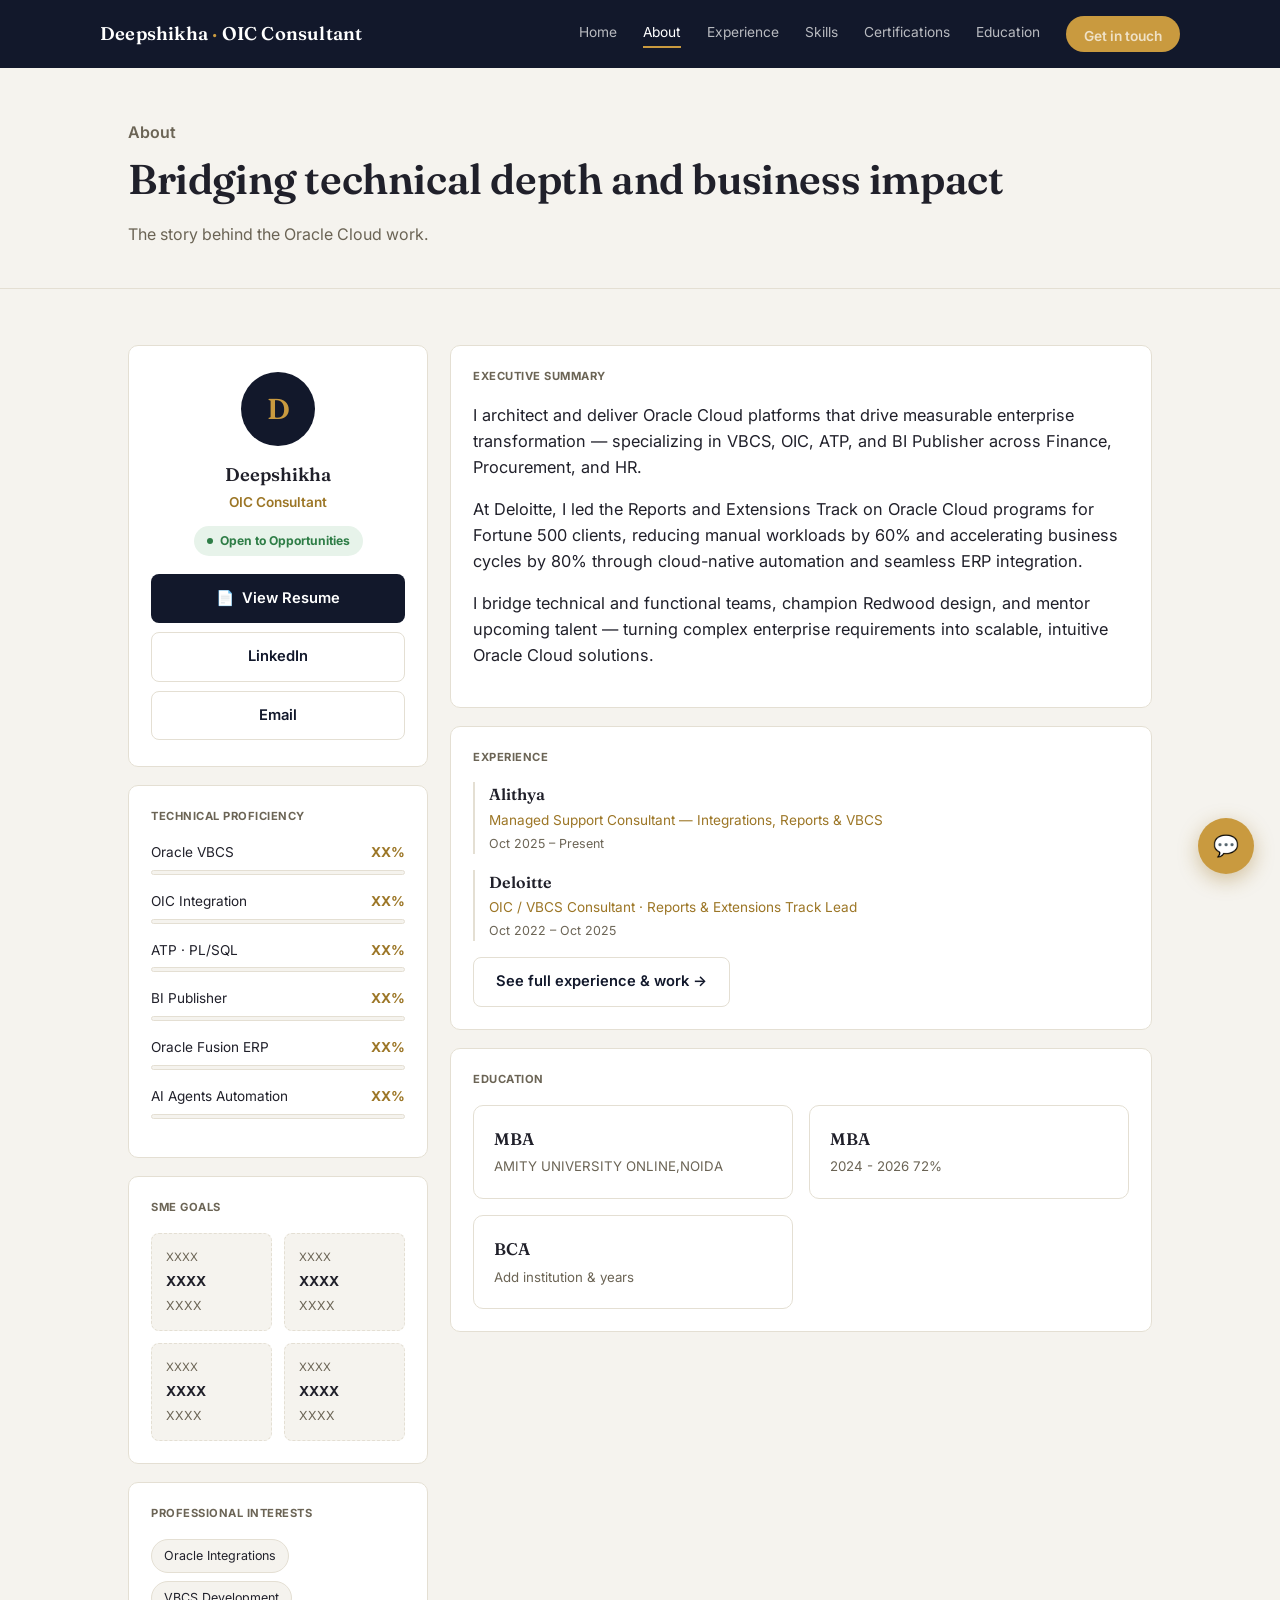
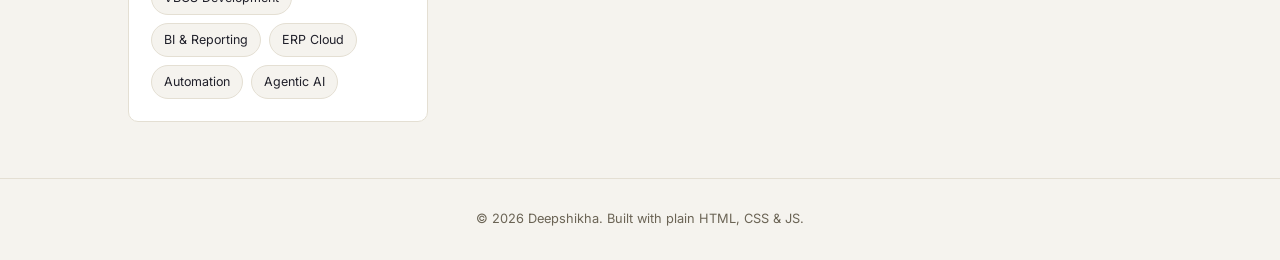
==== about.html @ 227b6692 "Update about.html" ====
<!DOCTYPE html>
<html lang="en">
<head>
<meta charset="UTF-8">
<title>About — Deepshikha</title>
<meta name="viewport" content="width=device-width, initial-scale=1">
<meta name="description" content="Deepshikha — Oracle Integration Cloud Consultant specializing in VBCS, OIC, ATP, and BI Publisher.">
<link rel="preconnect" href="https://fonts.googleapis.com">
<link rel="preconnect" href="https://fonts.gstatic.com" crossorigin>
<link href="https://fonts.googleapis.com/css2?family=Fraunces:opsz,wght@9..144,400;9..144,500;9..144,600;9..144,700&family=Inter:wght@400;500;600;700&display=swap" rel="stylesheet">
<link rel="stylesheet" href="style.css">
</head>
<body>
<canvas id="bg-canvas" aria-hidden="true"></canvas>
<div id="page-spinner" aria-hidden="true">
  <div class="ring-outer"></div><div class="ring-mid"></div><div class="ring-dot"></div>
</div>

<div id="page-body">

<header class="site">
  <div class="wrap navrow">
    <a href="index.html" class="brand">Deepshikha <span>·</span> OIC Consultant</a>
    <button id="navToggle" aria-label="Toggle menu">☰</button>
    <nav class="links" id="navLinks">
      <a href="index.html">Home</a>
      <a href="about.html" class="active">About</a>
      <a href="experience.html">Experience</a>
      <a href="skills.html">Skills</a>
      <a href="certifications.html">Certifications</a>
      <a href="education.html">Education</a>
      <a href="contact.html" class="navcta">Get in touch</a>
    </nav>
  </div>
</header>

<main id="top">

  <section class="page-hero">
    <div class="wrap">
      <p class="kicker">About</p>
      <h1>Bridging technical depth and business impact</h1>
      <p>The story behind the Oracle Cloud work.</p>
    </div>
  </section>

  <section>
    <div class="wrap about-grid">

      <div class="about-side">
        <div class="profile-card">
          <div class="avatar-circle">D</div>
          <h2 class="profile-name">Deepshikha</h2>
          <p class="profile-role">OIC Consultant</p>
          <div class="badge-pill"><span class="badge-dot"></span>Open to Opportunities</div>
          <div class="profile-actions">
            <a href="resume.pdf" download class="btn btn-primary" style="width:100%; text-align:center;">📄&nbsp; View Resume</a>
            <a href="contact.html" class="btn btn-ghost" style="width:100%; text-align:center;">LinkedIn</a>
            <a href="contact.html" class="btn btn-ghost" style="width:100%; text-align:center;">Email</a>
          </div>
        </div>

        <div class="side-card">
          <p class="side-card-title">Technical Proficiency</p>
          <div class="prof-bar-row"><span class="prof-label">Oracle VBCS</span><span class="prof-pct">XX%</span></div>
          <div class="prof-bar-track"><div class="prof-bar-fill" style="width:0%;"></div></div>
          <div class="prof-bar-row"><span class="prof-label">OIC Integration</span><span class="prof-pct">XX%</span></div>
          <div class="prof-bar-track"><div class="prof-bar-fill" style="width:0%;"></div></div>
          <div class="prof-bar-row"><span class="prof-label">ATP · PL/SQL</span><span class="prof-pct">XX%</span></div>
          <div class="prof-bar-track"><div class="prof-bar-fill" style="width:0%;"></div></div>
          <div class="prof-bar-row"><span class="prof-label">BI Publisher</span><span class="prof-pct">XX%</span></div>
          <div class="prof-bar-track"><div class="prof-bar-fill" style="width:0%;"></div></div>
          <div class="prof-bar-row"><span class="prof-label">Oracle Fusion ERP</span><span class="prof-pct">XX%</span></div>
          <div class="prof-bar-track"><div class="prof-bar-fill" style="width:0%;"></div></div>
          <div class="prof-bar-row"><span class="prof-label">AI Agents Automation</span><span class="prof-pct">XX%</span></div>
          <div class="prof-bar-track"><div class="prof-bar-fill" style="width:0%;"></div></div>
        </div>

        <div class="side-card">
          <p class="side-card-title">SME Goals</p>
          <div class="sme-grid">
            <div class="sme-card"><span class="sme-ic">XXXX</span><h4>XXXX</h4><p>XXXX</p></div>
            <div class="sme-card"><span class="sme-ic">XXXX</span><h4>XXXX</h4><p>XXXX</p></div>
            <div class="sme-card"><span class="sme-ic">XXXX</span><h4>XXXX</h4><p>XXXX</p></div>
            <div class="sme-card"><span class="sme-ic">XXXX</span><h4>XXXX</h4><p>XXXX</p></div>
          </div>
        </div>

        <div class="side-card">
          <p class="side-card-title">Professional Interests</p>
          <div class="interest-tags">
            <span class="interest-tag">Oracle Integrations</span>
            <span class="interest-tag">VBCS Development</span>
            <span class="interest-tag">BI &amp; Reporting</span>
            <span class="interest-tag">ERP Cloud</span>
            <span class="interest-tag">Automation</span>
            <span class="interest-tag">Agentic AI</span>
          </div>
        </div>
      </div>

      <div class="about-main">
        <div class="side-card">
          <p class="side-card-title">Executive Summary</p>
          <div class="about-body">
            <p>I architect and deliver Oracle Cloud platforms that drive measurable enterprise transformation — specializing in VBCS, OIC, ATP, and BI Publisher across Finance, Procurement, and HR.</p>
            <p>At Deloitte, I led the Reports and Extensions Track on Oracle Cloud programs for Fortune 500 clients, reducing manual workloads by 60% and accelerating business cycles by 80% through cloud-native automation and seamless ERP integration.</p>
            <p>I bridge technical and functional teams, champion Redwood design, and mentor upcoming talent — turning complex enterprise requirements into scalable, intuitive Oracle Cloud solutions.</p>
          </div>
        </div>

        <div class="side-card">
          <p class="side-card-title">Experience</p>
          <div class="mini-timeline">
            <div class="mini-tl-item">
              <p class="mini-tl-co">Alithya</p>
              <p class="mini-tl-role">Managed Support Consultant — Integrations, Reports &amp; VBCS</p>
              <p class="mini-tl-dates">Oct 2025 – Present</p>
            </div>
            <div class="mini-tl-item">
              <p class="mini-tl-co">Deloitte</p>
              <p class="mini-tl-role">OIC / VBCS Consultant · Reports &amp; Extensions Track Lead</p>
              <p class="mini-tl-dates">Oct 2022 – Oct 2025</p>
            </div>
          </div>
          <a href="experience.html" class="btn btn-ghost" style="margin-top:16px;">See full experience &amp; work →</a>
        </div>

        <div class="side-card">
          <p class="side-card-title">Education</p>
          <div class="edu-grid" style="margin-top:4px;">
            <div class="edu-card"><p class="deg">MBA</p><p class="note">AMITY UNIVERSITY ONLINE,NOIDA</p></div>
             <div class="edu-card"><p class="deg">MBA</p><p class="note">2024 - 2026            72% </p></div>
            <div class="edu-card"><p class="deg">BCA</p><p class="note">Add institution &amp; years</p></div>
          </div>
        </div>
      </div>

    </div>
  </section>

</main>

<footer>© <span id="yr"></span> Deepshikha. Built with plain HTML, CSS &amp; JS.</footer>

</div><!-- /page-body -->

<!-- Contact modal: Draft -> Sending -> Sent -->
<div id="cm-overlay" role="dialog" aria-modal="true" aria-labelledby="cm-title">
  <div id="cm-modal">
    <div id="cm-head">
      <h3 id="cm-title">📬 Get in touch</h3>
      <button id="cm-close" onclick="cmClose()" aria-label="Close">✕</button>
    </div>
    <div id="cm-body">
      <div class="cm-stepper">
        <div class="cm-step" id="cms-1"><div class="cm-dot">1</div><div class="cm-lbl">Draft</div></div>
        <div class="cm-conn" id="cmc-12"></div>
        <div class="cm-step" id="cms-2"><div class="cm-dot">2</div><div class="cm-lbl">Sending</div></div>
        <div class="cm-conn" id="cmc-23"></div>
        <div class="cm-step" id="cms-3"><div class="cm-dot">3</div><div class="cm-lbl">Sent</div></div>
      </div>

      <div id="cm-s1">
        <div class="cm-field"><label for="cm-name">Your name</label><input class="cm-input" id="cm-name" type="text" placeholder="e.g. Priya Sharma"></div>
        <div class="cm-field"><label for="cm-email">Email address</label><input class="cm-input" id="cm-email" type="email" placeholder="you@company.com"></div>
        <div class="cm-field"><label for="cm-subj">Subject</label>
          <select class="cm-input" id="cm-subj">
            <option value="">Select a subject...</option>
            <option>Oracle Cloud Consulting Opportunity</option>
            <option>OIC / VBCS Architecture Discussion</option>
            <option>Speaking / Article Collaboration</option>
            <option>General Inquiry</option>
          </select>
        </div>
        <div class="cm-field"><label for="cm-msg">Message</label><textarea class="cm-input" id="cm-msg" placeholder="Describe your project or question..."></textarea></div>
        <div class="cm-err" id="cm-err"></div>
        <button class="cm-submit" id="cm-submit-btn" onclick="cmSubmit()">Send message →</button>
      </div>

      <div id="cm-s2" style="display:none; text-align:center; padding:26px 0;">
        <div class="cm-spin"></div>
        <div style="font-size:.9rem; font-weight:700;" id="cm-route-msg">Preparing your message...</div>
        <div style="font-size:.73rem; color:var(--muted); margin-top:5px;" id="cm-route-sub">Opening your email client</div>
      </div>

      <div id="cm-s3" style="display:none; text-align:center; padding:18px 0;">
        <div class="cm-check">✓</div>
        <div style="font-size:1rem; font-weight:800; margin-bottom:5px;">Message ready</div>
        <div style="font-size:.81rem; color:var(--muted); line-height:1.6;">Your email client should have opened with the message pre-filled.<br>If not, email <strong style="color:var(--gold-deep);">deepshikha@example.com</strong> directly.</div>
        <div class="cm-receipt" id="cm-receipt"></div>
        <button class="btn btn-ghost" style="margin-top:14px;" onclick="cmReset()">Send another →</button>
      </div>
    </div>
  </div>
</div>

<!-- Chat widget -->
<button id="chat-bubble" aria-label="Chat about Deepshikha">💬</button>
<div id="chat-panel" role="dialog" aria-label="Chat about Deepshikha">
  <div class="chat-head">
    <div class="av">🤖</div>
    <div><div class="t">Ask about Deepshikha</div><div class="s">Answers common questions</div></div>
    <button class="chat-close" onclick="chatToggle()" aria-label="Close">✕</button>
  </div>
  <div class="chat-msgs" id="chatMsgs">
    <div class="cm-msg bot">Hi! Ask me about Deepshikha's experience, skills, or projects.</div>
  </div>
  <div class="chat-chips" id="chatChips">
    <button class="chip" onclick="chatAsk('projects')">Work</button>
    <button class="chip" onclick="chatAsk('skills')">Skills</button>
    <button class="chip" onclick="chatAsk('experience')">Experience</button>
    <button class="chip" onclick="chatAsk('contact')">Contact</button>
  </div>
  <div class="chat-input-row">
    <input id="chatInput" placeholder="Type a question..." onkeydown="if(event.key==='Enter')chatAsk()">
    <button class="chat-send" id="chatSendBtn" onclick="chatAsk()" aria-label="Send">➤</button>
  </div>
</div>

<script src="app.js"></script>
</body>
</html>
---- style.css ----
:root{
  --ink:#12182B;
  --ink-soft:#1E2740;
  --gold:#C99A3F;
  --gold-deep:#9C7626;
  --ivory:#F5F3EE;
  --paper:#FFFFFF;
  --line:#E4DFD3;
  --muted:#6B6455;
  --text:#20202A;
  --radius:10px;
  --maxw:1080px;
}
*{box-sizing:border-box;}
html{scroll-behavior:smooth;}
html,body{background:var(--ivory);}
body{
  margin:0; color:var(--text);
  font-family:'Inter',system-ui,sans-serif;
  line-height:1.6; -webkit-font-smoothing:antialiased;
  position:relative;
}
h1,h2,h3,.serif{ font-family:'Fraunces',serif; }
a{ color:inherit; }
img{max-width:100%;display:block;}
.wrap{ max-width:var(--maxw); margin:0 auto; padding:0 28px; }
:focus-visible{ outline:2px solid var(--gold-deep); outline-offset:3px; }
@media (prefers-reduced-motion: reduce){ *{ animation:none !important; transition:none !important; } }

/* particle background canvas */
#bg-canvas{ position:fixed; inset:0; width:100%; height:100%; z-index:0; pointer-events:none; display:block; }
#page-body{ position:relative; z-index:1; }

/* page-load spinner */
#page-spinner{
  position:fixed; top:50%; left:50%; transform:translate(-50%,-50%);
  width:50px; height:50px; z-index:500; pointer-events:none;
  transition:opacity .5s ease, transform .5s ease;
}
#page-spinner.done{ opacity:0; transform:translate(-50%,-50%) scale(.6); }
#page-spinner .ring-outer{ position:absolute; inset:0; border-radius:50%; border:2px solid rgba(201,154,63,.18); border-top-color:var(--gold-deep); animation:spinCW 1.1s linear infinite; }
#page-spinner .ring-mid{ position:absolute; top:8px; left:8px; right:8px; bottom:8px; border-radius:50%; border:1.5px solid rgba(201,154,63,.14); border-bottom-color:var(--gold-deep); animation:spinCCW .75s linear infinite; }
#page-spinner .ring-dot{ position:absolute; top:50%; left:50%; width:5px; height:5px; background:var(--gold-deep); border-radius:50%; transform:translate(-50%,-50%); animation:spinPulse 1.1s ease-in-out infinite; }
@keyframes spinCW{ to{ transform:rotate(360deg); } }
@keyframes spinCCW{ to{ transform:rotate(-360deg); } }
@keyframes spinPulse{ 0%,100%{ opacity:.4; transform:translate(-50%,-50%) scale(.8); } 50%{ opacity:1; transform:translate(-50%,-50%) scale(1.2); } }

/* Header */
header.site{ position:sticky; top:0; z-index:40; background:var(--ink); color:#fff; }
.navrow{ display:flex; align-items:center; justify-content:space-between; padding:16px 0; }
.brand{ font-family:'Fraunces',serif; font-weight:600; font-size:1.15rem; letter-spacing:.2px; text-decoration:none; color:#fff; }
.brand span{ color:var(--gold); }
nav.links{ display:flex; gap:26px; align-items:center; }
nav.links a{ font-size:.86rem; text-decoration:none; color:rgba(255,255,255,.7); transition:color .15s; padding-bottom:3px; border-bottom:2px solid transparent; }
nav.links a:hover{ color:#fff; }
nav.links a.active{ color:#fff; border-bottom-color:var(--gold); }
.navcta{ background:var(--gold); color:var(--ink); padding:9px 18px; border-radius:999px; font-weight:600; font-size:.84rem; text-decoration:none; border:none; cursor:pointer; }
.navcta:hover{ background:#dbae5a; }
#navToggle{ display:none; background:none; border:1px solid rgba(255,255,255,.3); color:#fff; border-radius:8px; padding:7px 10px; cursor:pointer; }
@media (max-width:820px){
  nav.links{ display:none; position:absolute; top:64px; left:0; right:0; background:var(--ink); flex-direction:column; gap:0; padding:6px 0 14px; border-top:1px solid rgba(255,255,255,.08); }
  nav.links.open{ display:flex; }
  nav.links a{ padding:12px 28px; width:100%; border-bottom:none; border-left:3px solid transparent; }
  nav.links a.active{ border-left-color:var(--gold); border-bottom:none; background:rgba(255,255,255,.04); }
  #navToggle{ display:block; }
}

/* Home hero */
.hero{ padding:76px 0 64px; }
.hero-grid{ display:grid; grid-template-columns:1.15fr .85fr; gap:56px; align-items:start; }
@media (max-width:860px){ .hero-grid{ grid-template-columns:1fr; } }
.kicker{ font-size:.92rem; color:var(--gold-deep); font-weight:600; margin:0 0 14px; }
.exp-badge{
  display:inline-flex; align-items:center; gap:8px;
  background:#F7F1E4; border:1px solid #EAD9AD; color:var(--gold-deep);
  font-size:.82rem; font-weight:600; padding:6px 14px 6px 10px;
  border-radius:999px; margin:0 0 18px;
}
.exp-badge-dot{ width:7px; height:7px; border-radius:50%; background:#3E8E5A; flex-shrink:0; }
.hero h1{ font-size:clamp(2.1rem,4.6vw,3.35rem); line-height:1.08; font-weight:600; margin:0 0 20px; letter-spacing:-.5px; }
.hero p.lede{ font-size:1.06rem; color:var(--muted); max-width:56ch; margin:0 0 28px; }
.hero-actions{ display:flex; gap:14px; flex-wrap:wrap; }
.btn{ display:inline-block; padding:12px 22px; border-radius:8px; text-decoration:none; font-weight:600; font-size:.92rem; cursor:pointer; border:1px solid transparent; }
.btn-primary{ background:var(--ink); color:#fff; }
.btn-primary:hover{ background:var(--ink-soft); }
.btn-ghost{ border-color:var(--line); color:var(--ink); background:transparent; }
.btn-ghost:hover{ border-color:var(--gold-deep); color:var(--gold-deep); }

.ledger{ background:var(--paper); border:1px solid var(--line); border-radius:var(--radius); padding:26px 26px 8px; }
.ledger-title{ font-size:.72rem; color:var(--muted); letter-spacing:.3px; margin:0 0 16px; font-weight:600; }
.ledger-row{ display:flex; align-items:baseline; gap:8px; padding:13px 0; border-top:1px dashed var(--line); }
.ledger-row:first-of-type{ border-top:none; }
.ledger-label{ font-size:.86rem; color:var(--text); white-space:nowrap; }
.ledger-dots{ flex:1; border-bottom:1px dotted #C9C2B2; height:1px; margin-bottom:4px; }
.ledger-val{ font-family:'Fraunces',serif; font-weight:600; font-size:1.05rem; color:var(--gold-deep); white-space:nowrap; }

/* Home: quick-link cards to other pages */
.quicklinks{ display:grid; grid-template-columns:repeat(auto-fit,minmax(220px,1fr)); gap:14px; margin-top:14px; }
.qlink{ background:var(--paper); border:1px solid var(--line); border-radius:var(--radius); padding:20px 22px; text-decoration:none; color:var(--text); transition:border-color .15s, transform .15s; display:block; }
.qlink:hover{ border-color:var(--gold-deep); transform:translateY(-2px); }
.qlink .qi{ font-size:1.3rem; margin-bottom:8px; display:block; }
.qlink h3{ font-size:.98rem; margin:0 0 5px; font-weight:600; font-family:'Inter',sans-serif; }
.qlink p{ margin:0; font-size:.82rem; color:var(--muted); }

/* Closing CTA card on Home */
.cta-card{ background:var(--paper); border:1px solid var(--line); border-radius:14px; padding:36px 40px; }
.cta-card h2{ font-size:clamp(1.3rem,2.4vw,1.6rem); font-weight:700; margin:0 0 10px; letter-spacing:-.3px; font-family:'Inter',sans-serif; }
.cta-card p{ color:var(--muted); margin:0 0 22px; max-width:70ch; font-size:.95rem; }
.cta-card .hero-actions{ margin:0; }

/* Sub-page header banner */
.page-hero{ padding:52px 0 40px; border-top:none; }
.page-hero h1{ font-size:clamp(1.8rem,3.6vw,2.6rem); font-weight:600; margin:0 0 10px; letter-spacing:-.4px; }
.page-hero p{ color:var(--muted); max-width:62ch; margin:0; font-size:1rem; }

section{ padding:56px 0; border-top:1px solid var(--line); }
main > section:first-of-type{ border-top:none; }
.section-head{ margin-bottom:34px; max-width:64ch; }
.section-head .kicker{ margin-bottom:8px; }
.section-head h2{ font-size:clamp(1.4rem,2.4vw,1.9rem); font-weight:600; margin:0 0 10px; letter-spacing:-.3px; }
.section-head p{ color:var(--muted); margin:0; }

.about-body{ max-width:70ch; font-size:1.02rem; color:var(--text); }
.about-body p{ margin:0 0 16px; }

/* About page — two column profile layout */
.about-grid{ display:grid; grid-template-columns:300px 1fr; gap:22px; align-items:start; }
@media (max-width:860px){ .about-grid{ grid-template-columns:1fr; } }
.about-side{ display:flex; flex-direction:column; gap:18px; }
.about-main{ display:flex; flex-direction:column; gap:18px; }
.side-card{ background:var(--paper); border:1px solid var(--line); border-radius:var(--radius); padding:22px; }
.side-card-title{ font-size:.7rem; text-transform:uppercase; letter-spacing:.5px; color:var(--muted); font-weight:700; margin:0 0 16px; }

.profile-card{ background:var(--paper); border:1px solid var(--line); border-radius:var(--radius); padding:26px 22px; text-align:center; }
.avatar-circle{
  width:74px; height:74px; border-radius:50%; background:var(--ink); color:var(--gold);
  display:flex; align-items:center; justify-content:center; font-family:'Fraunces',serif;
  font-size:1.8rem; font-weight:600; margin:0 auto 14px;
}
.profile-name{ font-size:1.15rem; font-weight:600; margin:0 0 3px; }
.profile-role{ font-size:.85rem; color:var(--gold-deep); font-weight:600; margin:0 0 12px; }
.badge-pill{
  display:inline-flex; align-items:center; gap:7px; background:#E7F3EA; color:#2E7D46;
  font-size:.76rem; font-weight:700; padding:5px 13px; border-radius:999px; margin:0 0 18px;
}
.badge-dot{ width:6px; height:6px; border-radius:50%; background:#2E7D46; }
.profile-actions{ display:flex; flex-direction:column; gap:9px; }

.prof-bar-row{ display:flex; justify-content:space-between; font-size:.85rem; margin-bottom:6px; }
.prof-label{ color:var(--text); }
.prof-pct{ color:var(--gold-deep); font-weight:700; }
.prof-bar-track{ height:5px; background:var(--ivory); border:1px solid var(--line); border-radius:4px; margin-bottom:16px; overflow:hidden; }
.prof-bar-fill{ height:100%; background:var(--gold-deep); border-radius:4px; }

.sme-grid{ display:grid; grid-template-columns:1fr 1fr; gap:12px; }
.sme-card{ background:var(--ivory); border:1px dashed var(--line); border-radius:8px; padding:14px; }
.sme-card .sme-ic{ font-size:.72rem; color:var(--muted); display:block; margin-bottom:4px; }
.sme-card h4{ font-size:.86rem; margin:0 0 4px; font-weight:700; font-family:'Inter',sans-serif; }
.sme-card p{ margin:0; font-size:.78rem; color:var(--muted); }

.interest-tags{ display:flex; flex-wrap:wrap; gap:8px; }
.interest-tag{ font-size:.78rem; background:var(--ivory); border:1px solid var(--line); color:var(--text); padding:6px 12px; border-radius:999px; }

.mini-timeline{ display:flex; flex-direction:column; gap:16px; }
.mini-tl-item{ border-left:2px solid var(--line); padding-left:14px; }
.mini-tl-co{ font-family:'Fraunces',serif; font-weight:600; font-size:1rem; margin:0 0 2px; }
.mini-tl-role{ font-size:.85rem; color:var(--gold-deep); margin:0 0 2px; }
.mini-tl-dates{ font-size:.78rem; color:var(--muted); margin:0; }

.skill-grid{ display:grid; grid-template-columns:repeat(auto-fit,minmax(220px,1fr)); gap:14px; }
.skill-card{ background:var(--paper); border:1px solid var(--line); border-radius:var(--radius); padding:18px 20px; }
.skill-card .sic{ font-size:1.3rem; margin-bottom:8px; display:block; }
.skill-card h3{ font-size:.96rem; margin:0 0 6px; font-weight:600; font-family:'Inter',sans-serif; }
.skill-card p{ margin:0; font-size:.83rem; color:var(--muted); }

.xp-item{ display:grid; grid-template-columns:200px 1fr; gap:28px; padding:26px 0; border-top:1px solid var(--line); }
.xp-item:first-child{ border-top:none; padding-top:0; }
@media (max-width:700px){ .xp-item{ grid-template-columns:1fr; gap:8px; } }
.xp-meta .co{ font-family:'Fraunces',serif; font-weight:600; font-size:1.05rem; margin:0 0 4px; }
.xp-meta .role{ font-size:.85rem; color:var(--gold-deep); font-weight:600; margin:0 0 4px; }
.xp-meta .dates{ font-size:.8rem; color:var(--muted); margin:0; }
.xp-body ul{ margin:0; padding-left:18px; color:var(--text); }
.xp-body li{ margin-bottom:8px; font-size:.94rem; }

.proj-grid{ display:grid; grid-template-columns:1fr; gap:18px; }
.proj-card{ background:var(--paper); border:1px solid var(--line); border-radius:var(--radius); padding:24px 26px; }
.proj-card h3{ font-size:1.15rem; font-weight:600; margin:0 0 8px; }
.proj-card p.dek{ color:var(--text); margin:0 0 14px; font-size:.95rem; }
.proj-tags{ display:flex; flex-wrap:wrap; gap:8px; margin-bottom:12px; }
.tag{ font-size:.74rem; background:var(--ivory); border:1px solid var(--line); color:var(--muted); padding:4px 10px; border-radius:999px; }
.proj-card details summary{ cursor:pointer; font-size:.85rem; font-weight:600; color:var(--gold-deep); list-style:none; }
.proj-card details summary::-webkit-details-marker{ display:none; }
.proj-card details summary::after{ content:"Read the full write-up"; }
.proj-card details[open] summary::after{ content:"Hide write-up"; }
.proj-card details p{ font-size:.9rem; color:var(--muted); margin-top:12px; }

.edu-grid{ display:grid; grid-template-columns:repeat(auto-fit,minmax(240px,1fr)); gap:16px; }
.edu-card{ border:1px solid var(--line); border-radius:var(--radius); padding:20px; background:var(--paper); }
.edu-card .deg{ font-family:'Fraunces',serif; font-weight:600; font-size:1.05rem; margin:0 0 4px; }
.edu-card .note{ font-size:.83rem; color:var(--muted); margin:0; }

/* Certifications */
.cert-list{ display:flex; flex-direction:column; gap:0; }
.cert-row{ display:flex; align-items:center; gap:16px; padding:18px 0; border-top:1px solid var(--line); }
.cert-row:first-child{ border-top:none; }
.cert-status{ flex-shrink:0; width:100px; font-size:.72rem; font-weight:700; text-align:center; padding:5px 0; border-radius:999px; }
.cert-status.done{ background:#E7F3EA; color:#2E7D46; }
.cert-status.progress{ background:#FBF1DD; color:var(--gold-deep); }
.cert-name{ font-family:'Fraunces',serif; font-weight:600; font-size:1.02rem; flex:1; }
.cert-date{ font-size:.8rem; color:var(--muted); white-space:nowrap; }

/* Projects nested under a company in the merged Experience & Projects page */
.xp-projects{ margin-top:22px; }
.xp-projects-label{ font-size:.72rem; text-transform:uppercase; letter-spacing:.5px; color:var(--muted); font-weight:700; margin:0 0 14px; }

/* Learning */
.learn-grid{ display:grid; grid-template-columns:repeat(auto-fit,minmax(200px,1fr)); gap:14px; }
.learn-card{ background:var(--paper); border:1px dashed var(--line); border-radius:var(--radius); padding:18px 20px; }
.learn-card h3{ font-size:.95rem; margin:0 0 4px; font-weight:600; }
.learn-card p{ margin:0; font-size:.82rem; color:var(--muted); }

.contact-grid{ display:grid; grid-template-columns:1fr 1fr; gap:40px; align-items:start; }
@media (max-width:760px){ .contact-grid{ grid-template-columns:1fr; } }
.contact-list{ list-style:none; padding:0; margin:0; }
.contact-list li{ padding:14px 0; border-top:1px dashed var(--line); font-size:.95rem; }
.contact-list li:first-child{ border-top:none; }
.contact-list .l{ color:var(--muted); font-size:.78rem; display:block; margin-bottom:3px; }

footer{ padding:30px 0; text-align:center; font-size:.8rem; color:var(--muted); border-top:1px solid var(--line); position:relative; z-index:1; }

/* Contact modal */
#cm-overlay{ position:fixed; inset:0; background:rgba(18,24,43,.55); z-index:200; display:none; align-items:center; justify-content:center; padding:20px; backdrop-filter:blur(3px); }
#cm-overlay.open{ display:flex; }
#cm-modal{ background:#fff; border-radius:16px; width:100%; max-width:460px; box-shadow:0 24px 80px rgba(0,0,0,.25); overflow:hidden; animation:cmIn .22s cubic-bezier(.34,1.56,.64,1); }
@keyframes cmIn{ from{ transform:translateY(20px) scale(.97); opacity:0; } to{ transform:none; opacity:1; } }
#cm-head{ background:var(--ink); padding:18px 22px; display:flex; align-items:center; justify-content:space-between; }
#cm-head h3{ color:#fff; font-size:.98rem; margin:0; font-family:'Fraunces',serif; font-weight:600; }
#cm-close{ background:rgba(255,255,255,.12); border:none; color:#fff; width:28px; height:28px; border-radius:50%; cursor:pointer; }
#cm-body{ padding:22px; }
.cm-stepper{ display:flex; align-items:center; margin-bottom:22px; }
.cm-step{ display:flex; flex-direction:column; align-items:center; gap:4px; }
.cm-dot{ width:26px; height:26px; border-radius:50%; border:2px solid var(--line); background:var(--ivory); display:flex; align-items:center; justify-content:center; font-size:.7rem; font-weight:700; color:var(--muted); transition:all .35s; }
.cm-lbl{ font-size:.62rem; font-weight:700; color:var(--muted); letter-spacing:.3px; transition:color .35s; }
.cm-step.active .cm-dot{ border-color:var(--gold-deep); background:var(--gold-deep); color:#fff; }
.cm-step.active .cm-lbl{ color:var(--gold-deep); }
.cm-step.done .cm-dot{ border-color:#3E8E5A; background:#3E8E5A; color:#fff; }
.cm-step.done .cm-lbl{ color:#3E8E5A; }
.cm-conn{ flex:1; height:2px; background:var(--line); transition:background .45s; }
.cm-conn.done{ background:#3E8E5A; }
.cm-field{ margin-bottom:13px; }
.cm-field label{ display:block; font-size:.78rem; font-weight:600; margin-bottom:5px; }
.cm-field input, .cm-field textarea{ width:100%; padding:9px 12px; border:1px solid var(--line); border-radius:8px; font-family:inherit; font-size:.87rem; background:var(--ivory); color:var(--text); outline:none; }
.cm-field textarea{ min-height:84px; resize:vertical; }
.cm-field input:focus, .cm-field textarea:focus{ border-color:var(--gold-deep); background:#fff; }
.cm-submit{ background:var(--gold-deep); color:#fff; border:none; border-radius:9px; padding:11px 0; font-size:.86rem; font-weight:700; cursor:pointer; width:100%; margin-top:4px; }
.cm-submit:hover{ background:#7d5f1e; }
.cm-err{ display:none; color:#9C3B2E; font-size:.76rem; padding:8px 12px; background:#FBEDEA; border:1px solid #E9C6BE; border-radius:7px; margin-bottom:10px; }
.cm-spin{ width:44px; height:44px; border:3px solid #EAD9AD; border-top-color:var(--gold-deep); border-radius:50%; animation:cmSpin .8s linear infinite; margin:0 auto 14px; }
@keyframes cmSpin{ to{ transform:rotate(360deg); } }
.cm-check{ width:52px; height:52px; border-radius:50%; background:#3E8E5A; color:#fff; font-size:1.4rem; display:flex; align-items:center; justify-content:center; margin:0 auto 12px; animation:cmPop .35s cubic-bezier(.34,1.56,.64,1) both; }
@keyframes cmPop{ from{ transform:scale(0); } to{ transform:scale(1); } }
.cm-receipt{ background:var(--ivory); border:1px solid var(--line); border-radius:9px; padding:11px 14px; margin-top:14px; font-size:.73rem; color:var(--muted); line-height:1.8; text-align:left; }

/* Chat widget */
#chat-bubble{ position:fixed; bottom:26px; right:26px; width:56px; height:56px; border-radius:50%; background:var(--gold); border:none; cursor:pointer; box-shadow:0 6px 20px rgba(157,118,38,.4); font-size:1.3rem; z-index:60; display:flex; align-items:center; justify-content:center; }
#chat-bubble:hover{ background:#dbae5a; }
#chat-panel{ position:fixed; bottom:94px; right:26px; width:340px; max-width:calc(100vw - 32px); height:440px; background:#fff; border-radius:14px; box-shadow:0 20px 60px rgba(18,24,43,.25); display:flex; flex-direction:column; overflow:hidden; z-index:59; transform:translateY(16px) scale(.97); opacity:0; pointer-events:none; transition:transform .2s ease, opacity .18s ease; }
#chat-panel.open{ transform:none; opacity:1; pointer-events:all; }
.chat-head{ background:var(--ink); color:#fff; padding:14px 16px; display:flex; align-items:center; gap:10px; }
.chat-head .av{ width:32px;height:32px;border-radius:50%;background:var(--gold); display:flex; align-items:center; justify-content:center; font-size:1rem; }
.chat-head .t{ font-size:.88rem; font-weight:700; }
.chat-head .s{ font-size:.68rem; color:rgba(255,255,255,.6); }
.chat-close{ margin-left:auto; background:rgba(255,255,255,.12); border:none; color:#fff; width:26px; height:26px; border-radius:50%; cursor:pointer; }
.chat-msgs{ flex:1; overflow-y:auto; padding:14px; display:flex; flex-direction:column; gap:9px; }
.cm-msg{ max-width:85%; padding:9px 12px; border-radius:11px; font-size:.82rem; line-height:1.5; }
.cm-msg.bot{ background:#F7F1E4; border:1px solid #EAD9AD; align-self:flex-start; border-radius:3px 11px 11px 11px; }
.cm-msg.user{ background:var(--ink); color:#fff; align-self:flex-end; border-radius:11px 3px 11px 11px; }
.typing-ind{ display:flex; gap:4px; align-items:center; padding:9px 13px; background:#F7F1E4; border:1px solid #EAD9AD; border-radius:3px 11px 11px 11px; width:fit-content; align-self:flex-start; }
.typing-ind span{ width:6px; height:6px; border-radius:50%; background:var(--gold-deep); animation:typeDot 1.2s ease-in-out infinite; display:inline-block; }
.typing-ind span:nth-child(2){ animation-delay:.2s; }
.typing-ind span:nth-child(3){ animation-delay:.4s; }
@keyframes typeDot{ 0%,80%,100%{ transform:scale(.6); opacity:.4; } 40%{ transform:scale(1); opacity:1; } }
.chat-chips{ padding:0 12px 8px; display:flex; flex-wrap:wrap; gap:6px; }
.chip{ background:var(--ivory); border:1px solid var(--line); border-radius:16px; padding:5px 10px; font-size:.72rem; cursor:pointer; }
.chip:hover{ border-color:var(--gold-deep); color:var(--gold-deep); }
.chat-input-row{ display:flex; gap:8px; padding:10px; border-top:1px solid var(--line); }
.chat-input-row input{ flex:1; border:1px solid var(--line); border-radius:20px; padding:8px 12px; font-size:.82rem; outline:none; }
.chat-input-row input:focus{ border-color:var(--gold-deep); }
.chat-send{ width:34px; height:34px; border-radius:50%; background:var(--ink); color:#fff; border:none; cursor:pointer; }
.chat-send:disabled{ opacity:.5; cursor:not-allowed; }
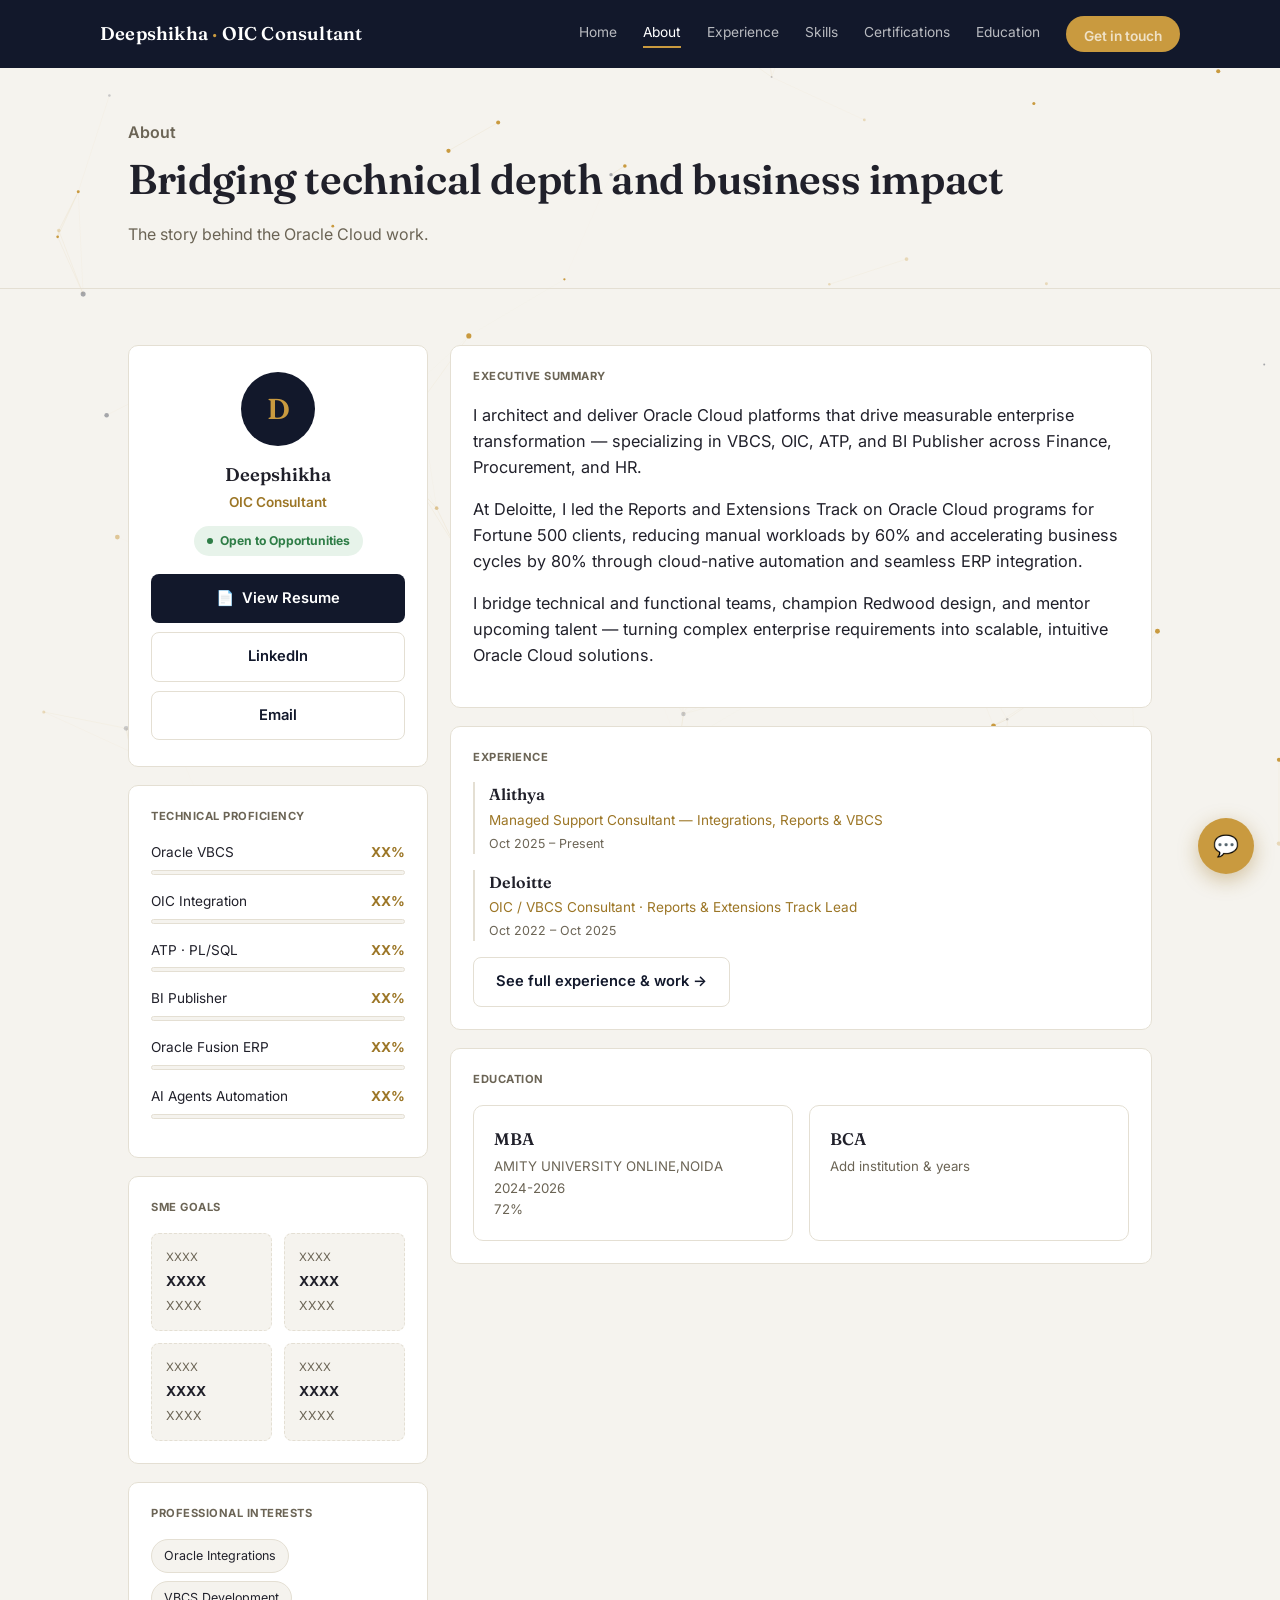
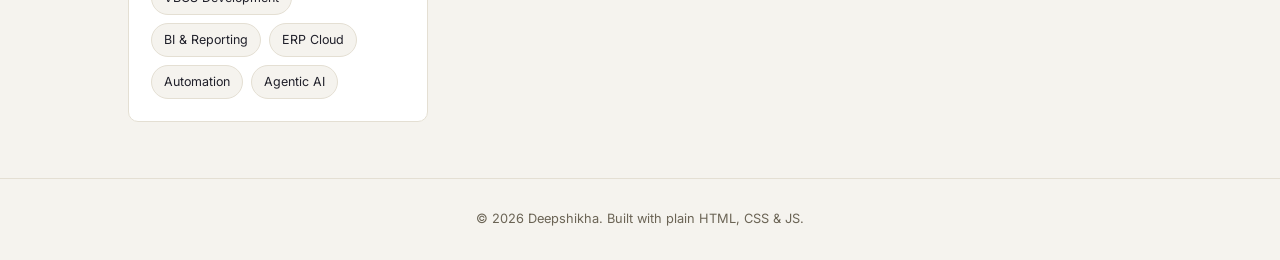
==== commit 5216a505: "Update about.html" ====
--- a/about.html
+++ b/about.html
@@ -129,8 +129,7 @@
         <div class="side-card">
           <p class="side-card-title">Education</p>
           <div class="edu-grid" style="margin-top:4px;">
-            <div class="edu-card"><p class="deg">MBA</p><p class="note">AMITY UNIVERSITY ONLINE,NOIDA</p></div>
-             <div class="edu-card"><p class="deg">MBA</p><p class="note">2024 - 2026            72% </p></div>
+            <div class="edu-card"><p class="deg">MBA</p><p class="note">AMITY UNIVERSITY ONLINE,NOIDA</p><p class="note">2024-2026</p><p class="note">72% </p></div>
             <div class="edu-card"><p class="deg">BCA</p><p class="note">Add institution &amp; years</p></div>
           </div>
         </div>
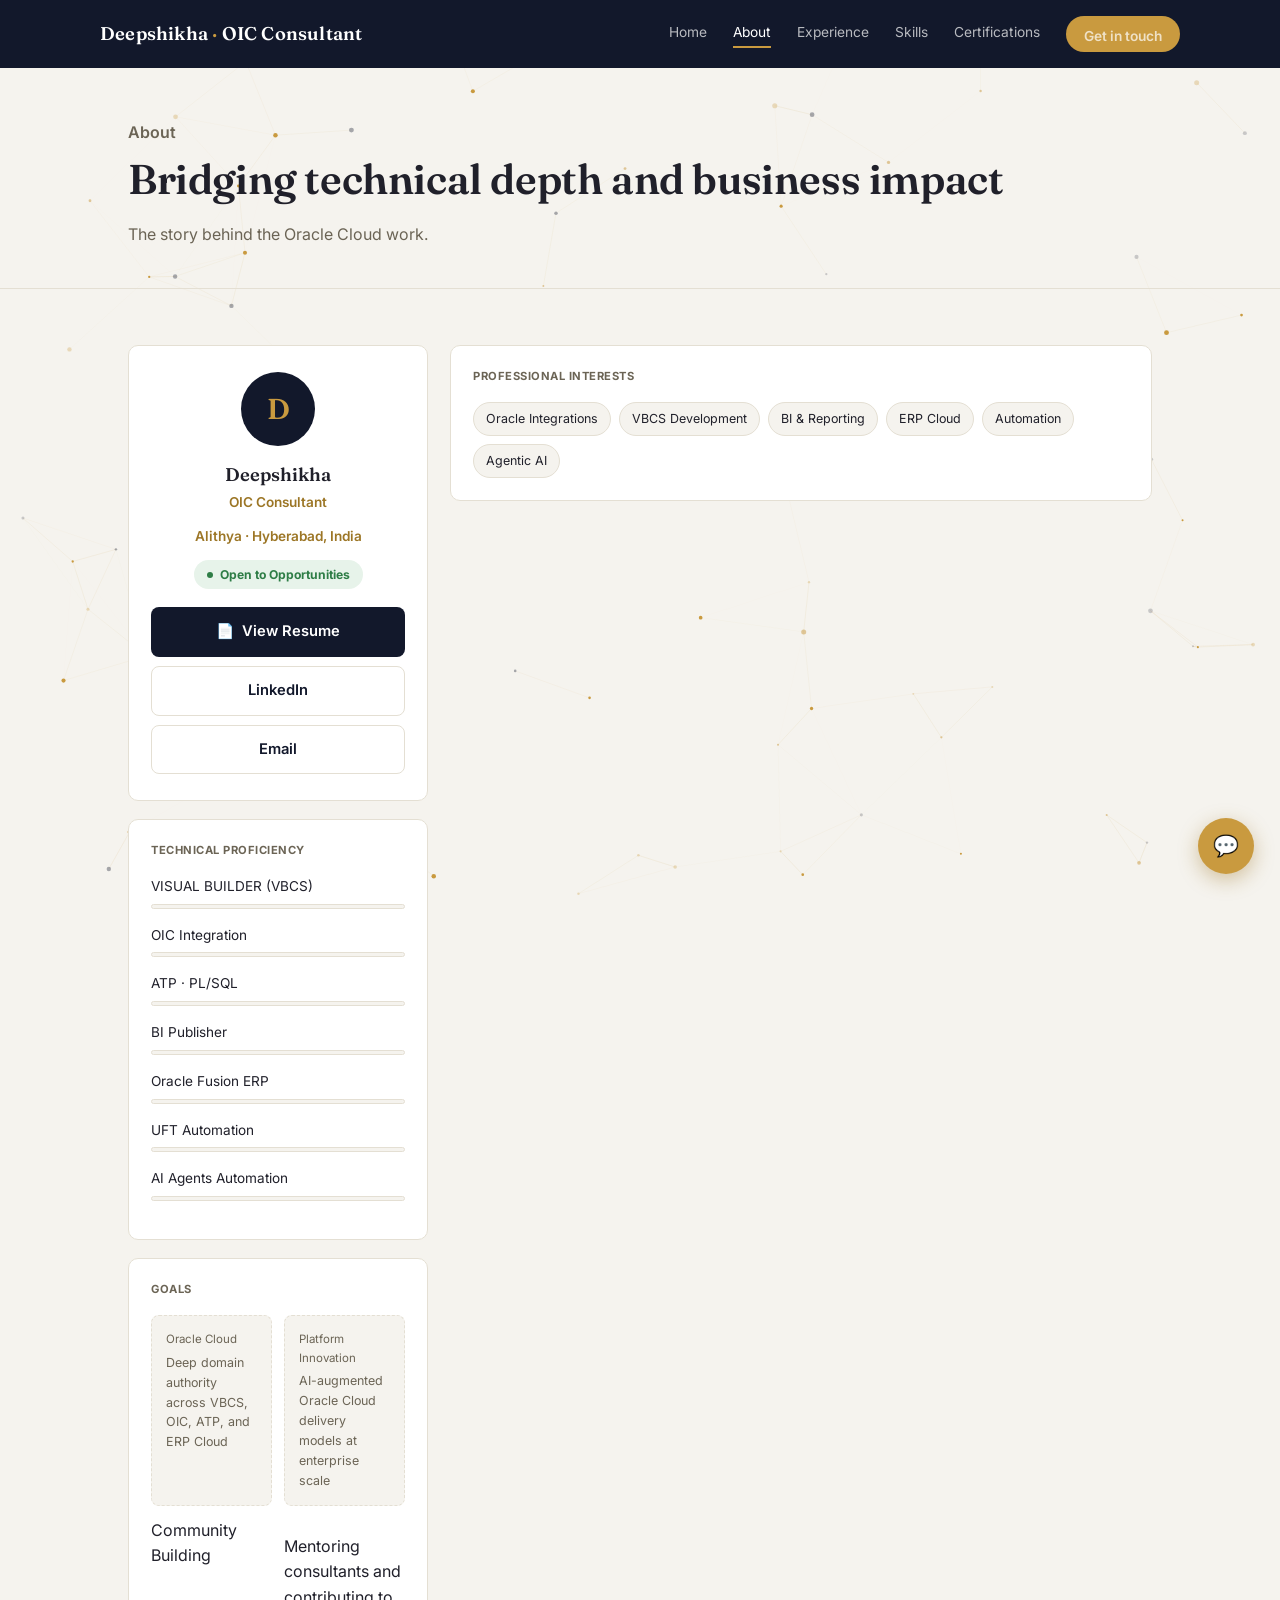
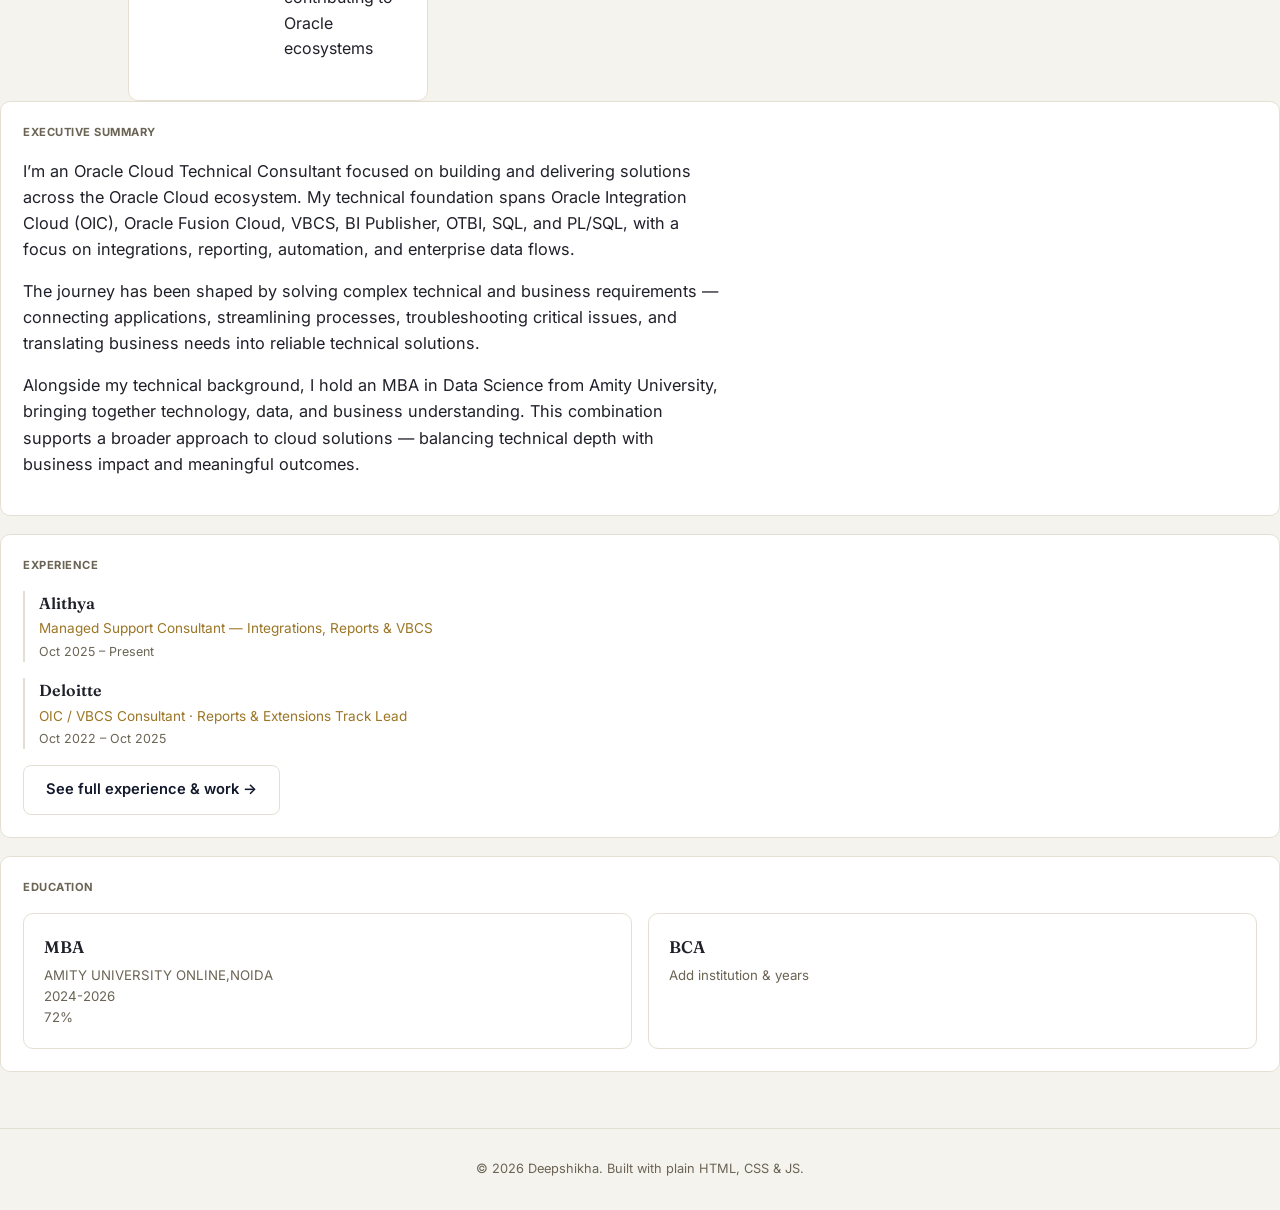
==== commit fdd7ffdf: "Update about.html" ====
--- a/about.html
+++ b/about.html
@@ -16,8 +16,8 @@
   <div class="ring-outer"></div><div class="ring-mid"></div><div class="ring-dot"></div>
 </div>
 
+<!---------------------------------------------- HOME PAGE DETAILS ------------------------------------------>
 <div id="page-body">
-
 <header class="site">
   <div class="wrap navrow">
     <a href="index.html" class="brand">Deepshikha <span>·</span> OIC Consultant</a>
@@ -28,12 +28,11 @@
       <a href="experience.html">Experience</a>
       <a href="skills.html">Skills</a>
       <a href="certifications.html">Certifications</a>
-      <a href="education.html">Education</a>
       <a href="contact.html" class="navcta">Get in touch</a>
     </nav>
   </div>
 </header>
-
+<!--------------------------------------- ABOUT PAGE DETAILS ------------------------------------->
 <main id="top">
 
   <section class="page-hero">
@@ -52,6 +51,8 @@
           <div class="avatar-circle">D</div>
           <h2 class="profile-name">Deepshikha</h2>
           <p class="profile-role">OIC Consultant</p>
+          <p class="profile-role">Alithya · Hyberabad, India </p>
+
           <div class="badge-pill"><span class="badge-dot"></span>Open to Opportunities</div>
           <div class="profile-actions">
             <a href="resume.pdf" download class="btn btn-primary" style="width:100%; text-align:center;">📄&nbsp; View Resume</a>
@@ -62,27 +63,29 @@
 
         <div class="side-card">
           <p class="side-card-title">Technical Proficiency</p>
-          <div class="prof-bar-row"><span class="prof-label">Oracle VBCS</span><span class="prof-pct">XX%</span></div>
-          <div class="prof-bar-track"><div class="prof-bar-fill" style="width:0%;"></div></div>
-          <div class="prof-bar-row"><span class="prof-label">OIC Integration</span><span class="prof-pct">XX%</span></div>
-          <div class="prof-bar-track"><div class="prof-bar-fill" style="width:0%;"></div></div>
-          <div class="prof-bar-row"><span class="prof-label">ATP · PL/SQL</span><span class="prof-pct">XX%</span></div>
-          <div class="prof-bar-track"><div class="prof-bar-fill" style="width:0%;"></div></div>
-          <div class="prof-bar-row"><span class="prof-label">BI Publisher</span><span class="prof-pct">XX%</span></div>
-          <div class="prof-bar-track"><div class="prof-bar-fill" style="width:0%;"></div></div>
-          <div class="prof-bar-row"><span class="prof-label">Oracle Fusion ERP</span><span class="prof-pct">XX%</span></div>
-          <div class="prof-bar-track"><div class="prof-bar-fill" style="width:0%;"></div></div>
-          <div class="prof-bar-row"><span class="prof-label">AI Agents Automation</span><span class="prof-pct">XX%</span></div>
-          <div class="prof-bar-track"><div class="prof-bar-fill" style="width:0%;"></div></div>
-        </div>
-
-        <div class="side-card">
-          <p class="side-card-title">SME Goals</p>
+          <div class="prof-bar-row"><span class="prof-label">VISUAL BUILDER (VBCS) </span></div>
+          <div class="prof-bar-track"><div class="prof-bar-fill" style="width:0%;"></div></div>
+          <div class="prof-bar-row"><span class="prof-label">OIC Integration</span></div>
+          <div class="prof-bar-track"><div class="prof-bar-fill" style="width:0%;"></div></div>
+          <div class="prof-bar-row"><span class="prof-label">ATP · PL/SQL</span></div>
+          <div class="prof-bar-track"><div class="prof-bar-fill" style="width:0%;"></div></div>
+          <div class="prof-bar-row"><span class="prof-label">BI Publisher</span></div>
+          <div class="prof-bar-track"><div class="prof-bar-fill" style="width:0%;"></div></div>
+          <div class="prof-bar-row"><span class="prof-label">Oracle Fusion ERP</span></div>
+          <div class="prof-bar-track"><div class="prof-bar-fill" style="width:0%;"></div></div>
+          <div class="prof-bar-row"><span class="prof-label">UFT Automation</span></div>
+          <div class="prof-bar-track"><div class="prof-bar-fill" style="width:0%;"></div></div>
+          <div class="prof-bar-row"><span class="prof-label">AI Agents Automation</span></div>
+          <div class="prof-bar-track"><div class="prof-bar-fill" style="width:0%;"></div></div>
+        </div>
+
+        <div class="side-card">
+          <p class="side-card-title">Goals</p>
           <div class="sme-grid">
-            <div class="sme-card"><span class="sme-ic">XXXX</span><h4>XXXX</h4><p>XXXX</p></div>
-            <div class="sme-card"><span class="sme-ic">XXXX</span><h4>XXXX</h4><p>XXXX</p></div>
-            <div class="sme-card"><span class="sme-ic">XXXX</span><h4>XXXX</h4><p>XXXX</p></div>
-            <div class="sme-card"><span class="sme-ic">XXXX</span><h4>XXXX</h4><p>XXXX</p></div>
+          <div class="sme-card"><span class="sme-ic">Oracle Cloud</span><p>Deep domain authority across VBCS, OIC, ATP, and ERP Cloud</p></div>
+          <div class="sme-card"><span class="sme-ic">Platform Innovation</span><p>AI-augmented Oracle Cloud delivery models at enterprise scale</p></div
+           <div class="sme-card"><span class="sme-ic">Community Building</span><p>Mentoring consultants and contributing to Oracle ecosystems</p></div>
+           
           </div>
         </div>
 
@@ -103,10 +106,10 @@
         <div class="side-card">
           <p class="side-card-title">Executive Summary</p>
           <div class="about-body">
-            <p>I architect and deliver Oracle Cloud platforms that drive measurable enterprise transformation — specializing in VBCS, OIC, ATP, and BI Publisher across Finance, Procurement, and HR.</p>
-            <p>At Deloitte, I led the Reports and Extensions Track on Oracle Cloud programs for Fortune 500 clients, reducing manual workloads by 60% and accelerating business cycles by 80% through cloud-native automation and seamless ERP integration.</p>
-            <p>I bridge technical and functional teams, champion Redwood design, and mentor upcoming talent — turning complex enterprise requirements into scalable, intuitive Oracle Cloud solutions.</p>
-          </div>
+            <p>I’m an Oracle Cloud Technical Consultant focused on building and delivering solutions across the Oracle Cloud ecosystem. My technical foundation spans Oracle Integration Cloud (OIC), Oracle Fusion Cloud, VBCS, BI Publisher, OTBI, SQL, and PL/SQL, with a focus on integrations, reporting, automation, and enterprise data flows.</p>
+<p>The journey has been shaped by solving complex technical and business requirements — connecting applications, streamlining processes, troubleshooting critical issues, and translating business needs into reliable technical solutions.</p>
+<p>Alongside my technical background, I hold an MBA in Data Science from Amity University, bringing together technology, data, and business understanding. This combination supports a broader approach to cloud solutions — balancing technical depth with business impact and meaningful outcomes.</p>
+           </div>
         </div>
 
         <div class="side-card">
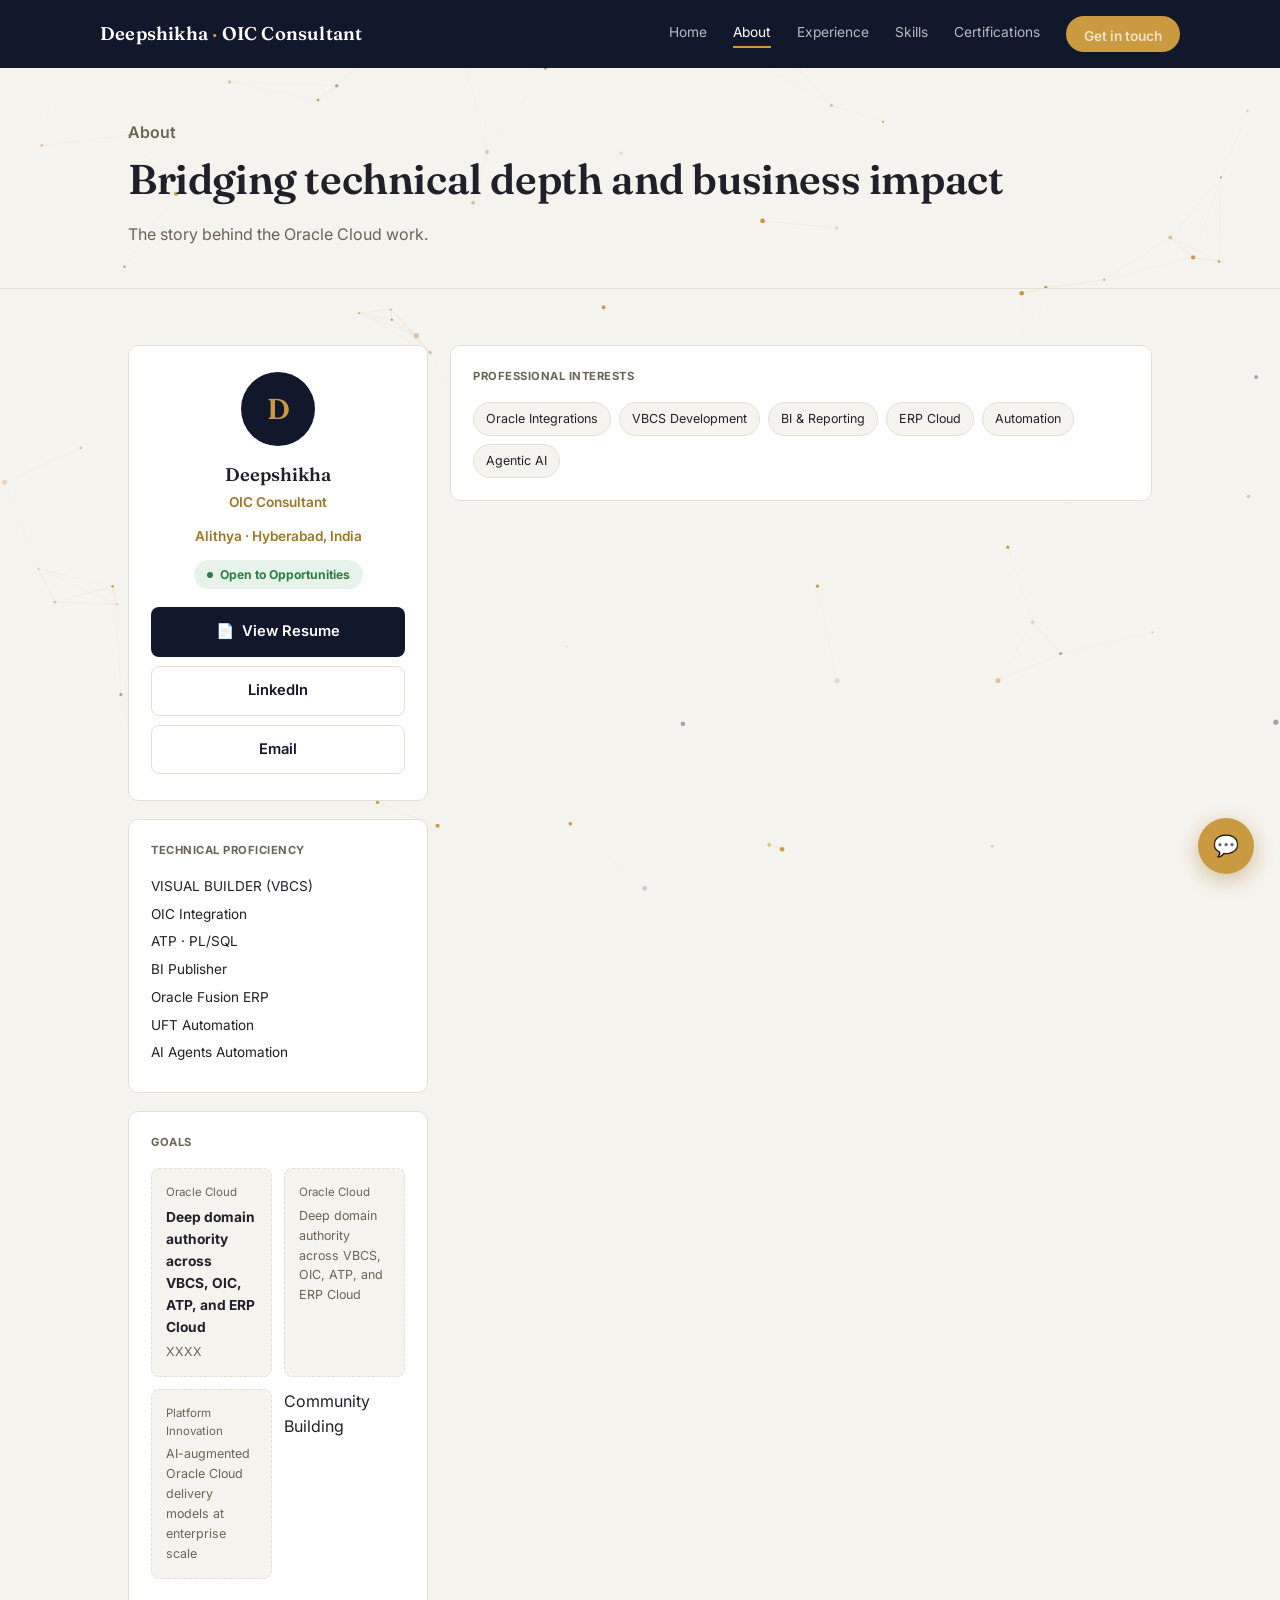
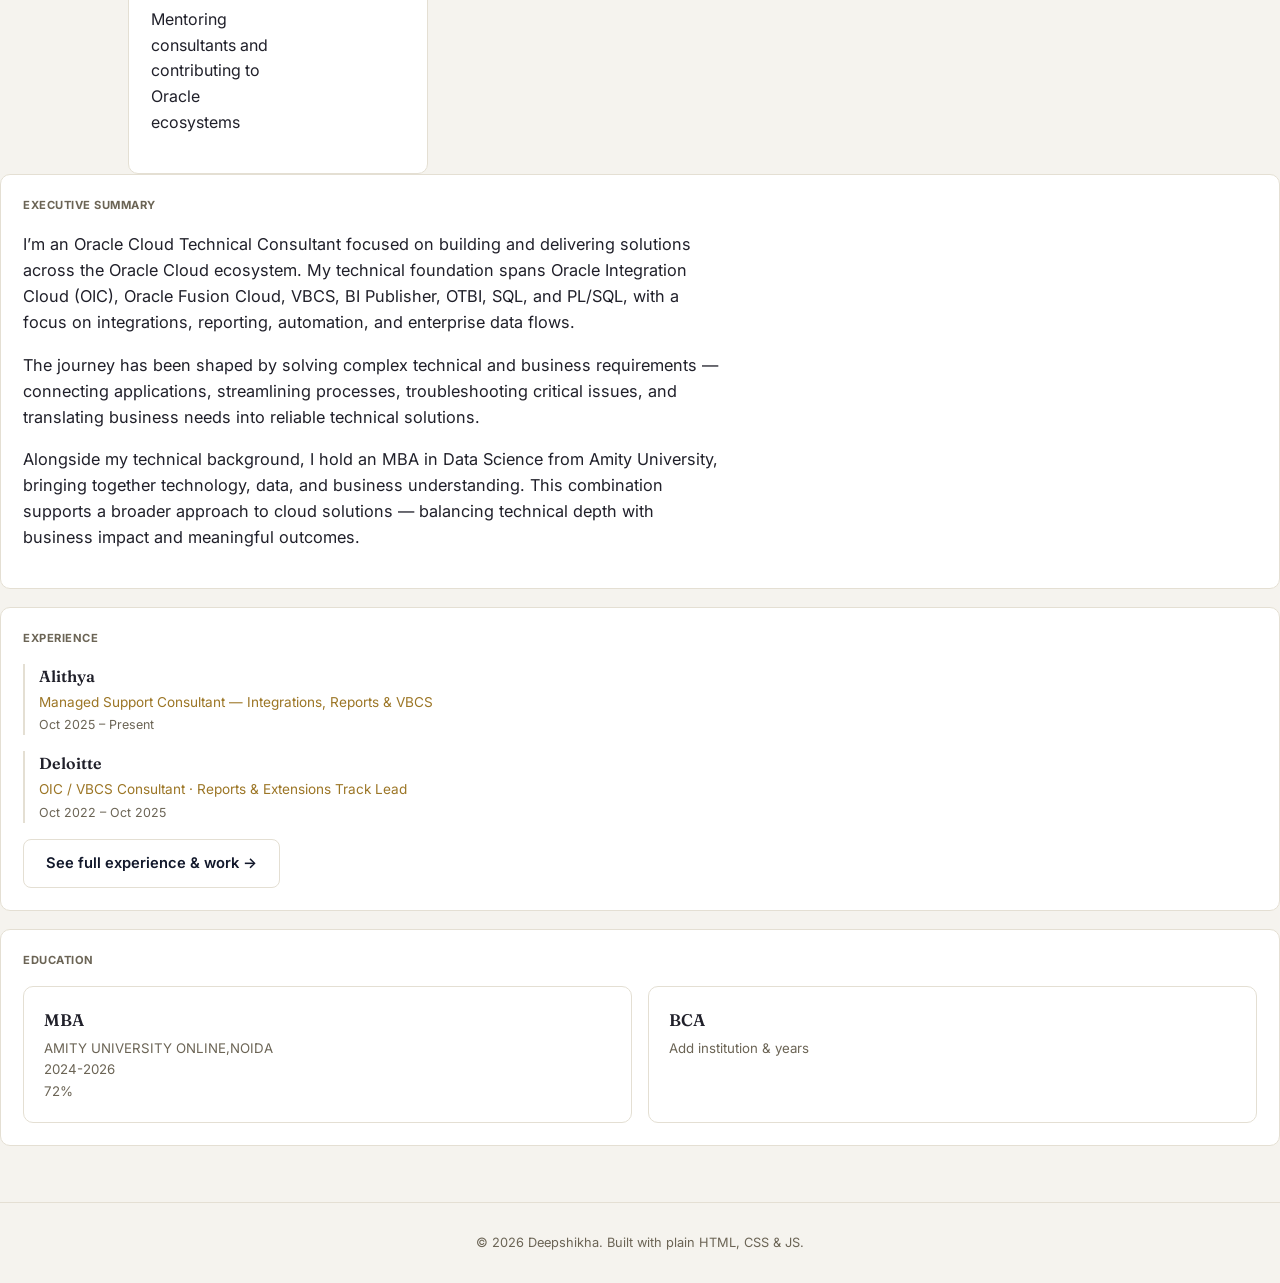
==== commit efe23bb4: "Update about.html" ====
--- a/about.html
+++ b/about.html
@@ -64,24 +64,18 @@
         <div class="side-card">
           <p class="side-card-title">Technical Proficiency</p>
           <div class="prof-bar-row"><span class="prof-label">VISUAL BUILDER (VBCS) </span></div>
-          <div class="prof-bar-track"><div class="prof-bar-fill" style="width:0%;"></div></div>
-          <div class="prof-bar-row"><span class="prof-label">OIC Integration</span></div>
-          <div class="prof-bar-track"><div class="prof-bar-fill" style="width:0%;"></div></div>
-          <div class="prof-bar-row"><span class="prof-label">ATP · PL/SQL</span></div>
-          <div class="prof-bar-track"><div class="prof-bar-fill" style="width:0%;"></div></div>
-          <div class="prof-bar-row"><span class="prof-label">BI Publisher</span></div>
-          <div class="prof-bar-track"><div class="prof-bar-fill" style="width:0%;"></div></div>
-          <div class="prof-bar-row"><span class="prof-label">Oracle Fusion ERP</span></div>
-          <div class="prof-bar-track"><div class="prof-bar-fill" style="width:0%;"></div></div>
-          <div class="prof-bar-row"><span class="prof-label">UFT Automation</span></div>
-          <div class="prof-bar-track"><div class="prof-bar-fill" style="width:0%;"></div></div>
-          <div class="prof-bar-row"><span class="prof-label">AI Agents Automation</span></div>
-          <div class="prof-bar-track"><div class="prof-bar-fill" style="width:0%;"></div></div>
-        </div>
+            <div class="prof-bar-row"><span class="prof-label">OIC Integration</span></div>
+                <div class="prof-bar-row"><span class="prof-label">ATP · PL/SQL</span></div>
+                   <div class="prof-bar-row"><span class="prof-label">BI Publisher</span></div>
+                 <div class="prof-bar-row"><span class="prof-label">Oracle Fusion ERP</span></div>
+                  <div class="prof-bar-row"><span class="prof-label">UFT Automation</span></div>
+                   <div class="prof-bar-row"><span class="prof-label">AI Agents Automation</span></div>
+                </div>
 
         <div class="side-card">
           <p class="side-card-title">Goals</p>
           <div class="sme-grid">
+            <div class="sme-card"><span class="sme-ic">Oracle Cloud</span><h4>Deep domain authority across VBCS, OIC, ATP, and ERP Cloud</h4><p>XXXX</p></div>
           <div class="sme-card"><span class="sme-ic">Oracle Cloud</span><p>Deep domain authority across VBCS, OIC, ATP, and ERP Cloud</p></div>
           <div class="sme-card"><span class="sme-ic">Platform Innovation</span><p>AI-augmented Oracle Cloud delivery models at enterprise scale</p></div
            <div class="sme-card"><span class="sme-ic">Community Building</span><p>Mentoring consultants and contributing to Oracle ecosystems</p></div>
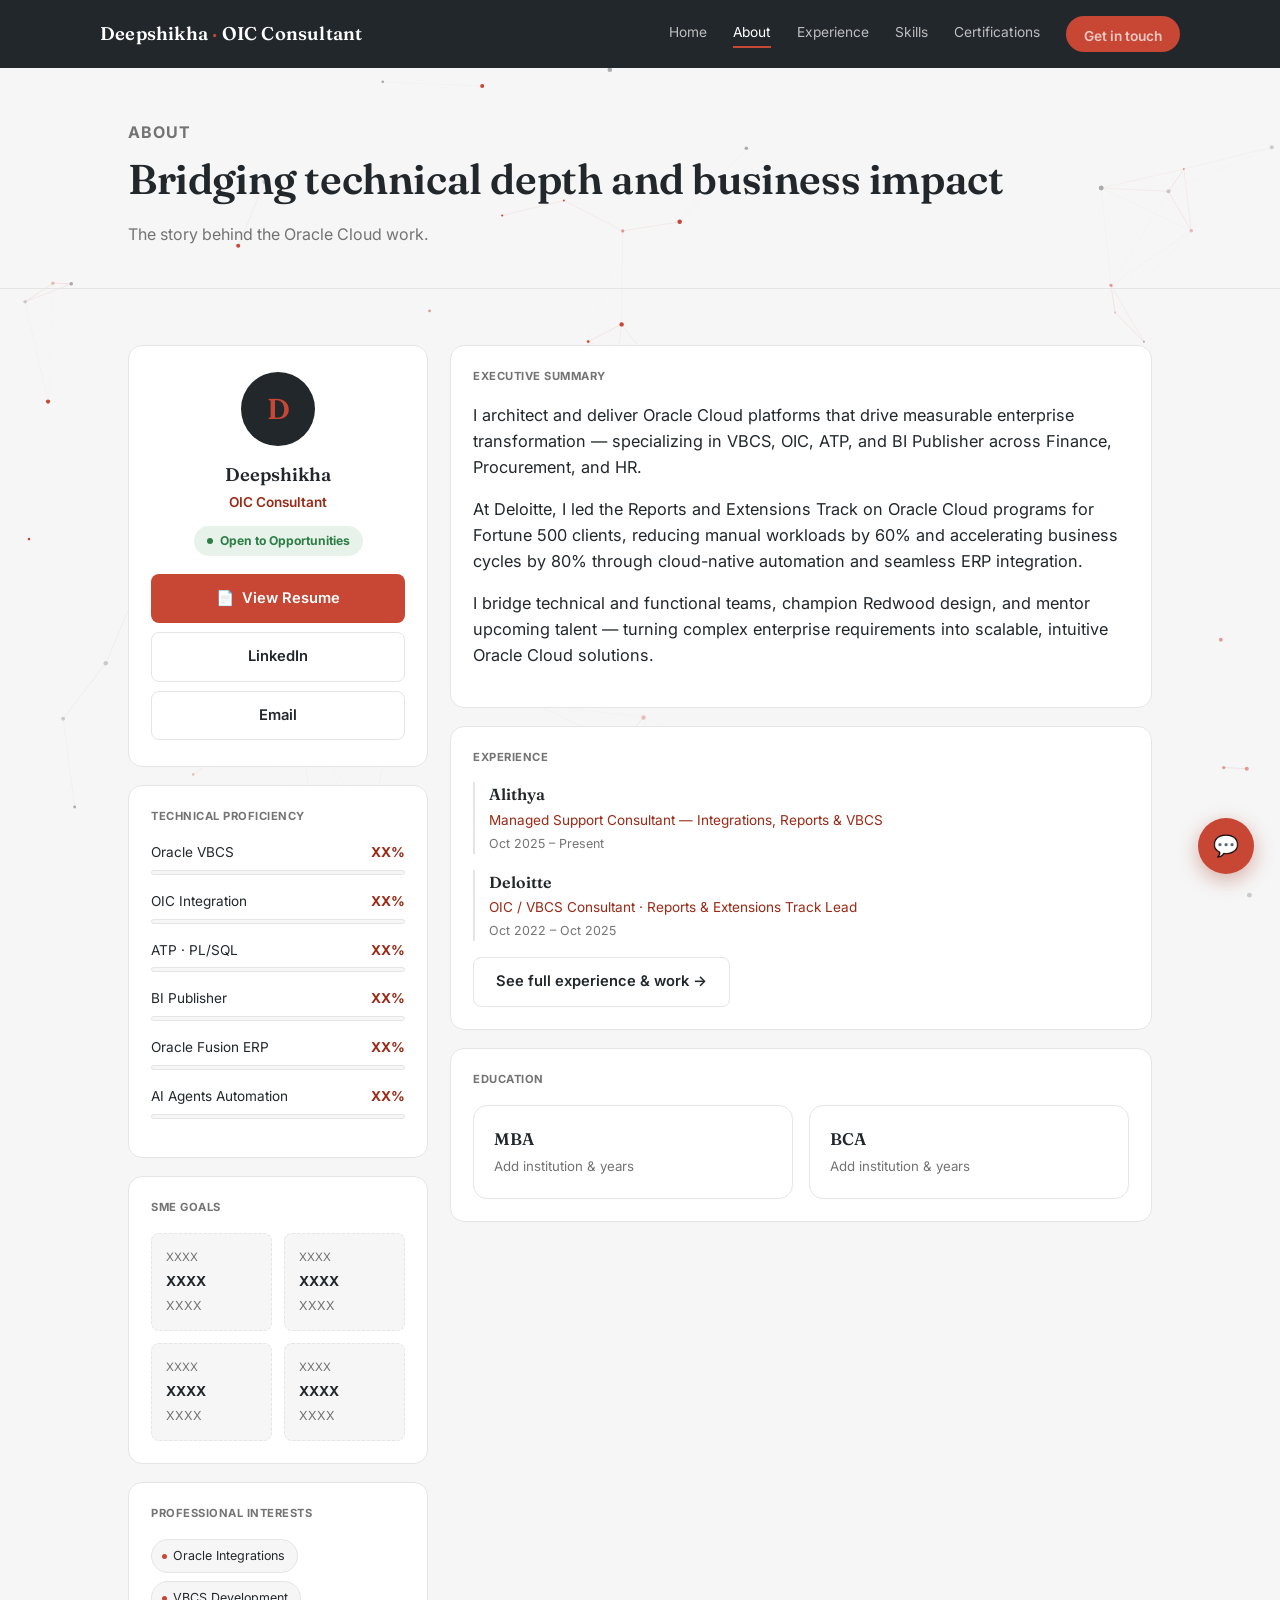
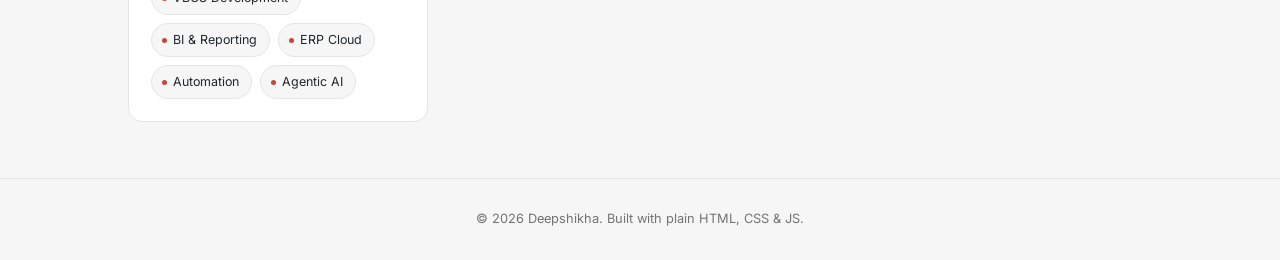
==== commit 9c4325eb: "Add files via upload" ====
--- a/about.html
+++ b/about.html
@@ -16,8 +16,8 @@
   <div class="ring-outer"></div><div class="ring-mid"></div><div class="ring-dot"></div>
 </div>
 
-<!---------------------------------------------- HOME PAGE DETAILS ------------------------------------------>
 <div id="page-body">
+
 <header class="site">
   <div class="wrap navrow">
     <a href="index.html" class="brand">Deepshikha <span>·</span> OIC Consultant</a>
@@ -32,7 +32,7 @@
     </nav>
   </div>
 </header>
-<!--------------------------------------- ABOUT PAGE DETAILS ------------------------------------->
+
 <main id="top">
 
   <section class="page-hero">
@@ -51,8 +51,6 @@
           <div class="avatar-circle">D</div>
           <h2 class="profile-name">Deepshikha</h2>
           <p class="profile-role">OIC Consultant</p>
-          <p class="profile-role">Alithya · Hyberabad, India </p>
-
           <div class="badge-pill"><span class="badge-dot"></span>Open to Opportunities</div>
           <div class="profile-actions">
             <a href="resume.pdf" download class="btn btn-primary" style="width:100%; text-align:center;">📄&nbsp; View Resume</a>
@@ -63,23 +61,27 @@
 
         <div class="side-card">
           <p class="side-card-title">Technical Proficiency</p>
-          <div class="prof-bar-row"><span class="prof-label">VISUAL BUILDER (VBCS) </span></div>
-            <div class="prof-bar-row"><span class="prof-label">OIC Integration</span></div>
-                <div class="prof-bar-row"><span class="prof-label">ATP · PL/SQL</span></div>
-                   <div class="prof-bar-row"><span class="prof-label">BI Publisher</span></div>
-                 <div class="prof-bar-row"><span class="prof-label">Oracle Fusion ERP</span></div>
-                  <div class="prof-bar-row"><span class="prof-label">UFT Automation</span></div>
-                   <div class="prof-bar-row"><span class="prof-label">AI Agents Automation</span></div>
-                </div>
-
-        <div class="side-card">
-          <p class="side-card-title">Goals</p>
+          <div class="prof-bar-row"><span class="prof-label">Oracle VBCS</span><span class="prof-pct">XX%</span></div>
+          <div class="prof-bar-track"><div class="prof-bar-fill" style="width:0%;"></div></div>
+          <div class="prof-bar-row"><span class="prof-label">OIC Integration</span><span class="prof-pct">XX%</span></div>
+          <div class="prof-bar-track"><div class="prof-bar-fill" style="width:0%;"></div></div>
+          <div class="prof-bar-row"><span class="prof-label">ATP · PL/SQL</span><span class="prof-pct">XX%</span></div>
+          <div class="prof-bar-track"><div class="prof-bar-fill" style="width:0%;"></div></div>
+          <div class="prof-bar-row"><span class="prof-label">BI Publisher</span><span class="prof-pct">XX%</span></div>
+          <div class="prof-bar-track"><div class="prof-bar-fill" style="width:0%;"></div></div>
+          <div class="prof-bar-row"><span class="prof-label">Oracle Fusion ERP</span><span class="prof-pct">XX%</span></div>
+          <div class="prof-bar-track"><div class="prof-bar-fill" style="width:0%;"></div></div>
+          <div class="prof-bar-row"><span class="prof-label">AI Agents Automation</span><span class="prof-pct">XX%</span></div>
+          <div class="prof-bar-track"><div class="prof-bar-fill" style="width:0%;"></div></div>
+        </div>
+
+        <div class="side-card">
+          <p class="side-card-title">SME Goals</p>
           <div class="sme-grid">
-            <div class="sme-card"><span class="sme-ic">Oracle Cloud</span><h4>Deep domain authority across VBCS, OIC, ATP, and ERP Cloud</h4><p>XXXX</p></div>
-          <div class="sme-card"><span class="sme-ic">Oracle Cloud</span><p>Deep domain authority across VBCS, OIC, ATP, and ERP Cloud</p></div>
-          <div class="sme-card"><span class="sme-ic">Platform Innovation</span><p>AI-augmented Oracle Cloud delivery models at enterprise scale</p></div
-           <div class="sme-card"><span class="sme-ic">Community Building</span><p>Mentoring consultants and contributing to Oracle ecosystems</p></div>
-           
+            <div class="sme-card"><span class="sme-ic">XXXX</span><h4>XXXX</h4><p>XXXX</p></div>
+            <div class="sme-card"><span class="sme-ic">XXXX</span><h4>XXXX</h4><p>XXXX</p></div>
+            <div class="sme-card"><span class="sme-ic">XXXX</span><h4>XXXX</h4><p>XXXX</p></div>
+            <div class="sme-card"><span class="sme-ic">XXXX</span><h4>XXXX</h4><p>XXXX</p></div>
           </div>
         </div>
 
@@ -100,10 +102,10 @@
         <div class="side-card">
           <p class="side-card-title">Executive Summary</p>
           <div class="about-body">
-            <p>I’m an Oracle Cloud Technical Consultant focused on building and delivering solutions across the Oracle Cloud ecosystem. My technical foundation spans Oracle Integration Cloud (OIC), Oracle Fusion Cloud, VBCS, BI Publisher, OTBI, SQL, and PL/SQL, with a focus on integrations, reporting, automation, and enterprise data flows.</p>
-<p>The journey has been shaped by solving complex technical and business requirements — connecting applications, streamlining processes, troubleshooting critical issues, and translating business needs into reliable technical solutions.</p>
-<p>Alongside my technical background, I hold an MBA in Data Science from Amity University, bringing together technology, data, and business understanding. This combination supports a broader approach to cloud solutions — balancing technical depth with business impact and meaningful outcomes.</p>
-           </div>
+            <p>I architect and deliver Oracle Cloud platforms that drive measurable enterprise transformation — specializing in VBCS, OIC, ATP, and BI Publisher across Finance, Procurement, and HR.</p>
+            <p>At Deloitte, I led the Reports and Extensions Track on Oracle Cloud programs for Fortune 500 clients, reducing manual workloads by 60% and accelerating business cycles by 80% through cloud-native automation and seamless ERP integration.</p>
+            <p>I bridge technical and functional teams, champion Redwood design, and mentor upcoming talent — turning complex enterprise requirements into scalable, intuitive Oracle Cloud solutions.</p>
+          </div>
         </div>
 
         <div class="side-card">
@@ -126,7 +128,7 @@
         <div class="side-card">
           <p class="side-card-title">Education</p>
           <div class="edu-grid" style="margin-top:4px;">
-            <div class="edu-card"><p class="deg">MBA</p><p class="note">AMITY UNIVERSITY ONLINE,NOIDA</p><p class="note">2024-2026</p><p class="note">72% </p></div>
+            <div class="edu-card"><p class="deg">MBA</p><p class="note">Add institution &amp; years</p></div>
             <div class="edu-card"><p class="deg">BCA</p><p class="note">Add institution &amp; years</p></div>
           </div>
         </div>
--- a/style.css
+++ b/style.css
@@ -1,14 +1,15 @@
 :root{
-  --ink:#12182B;
-  --ink-soft:#1E2740;
-  --gold:#C99A3F;
-  --gold-deep:#9C7626;
-  --ivory:#F5F3EE;
+  --ink:#22272B;        /* Redwood Neutral Dark */
+  --ink-soft:#32383D;
+  --gold:#C74634;        /* Redwood Red — primary accent */
+  --gold-deep:#9B2915;    /* Redwood Red Deep */
+  --gold-light:#FFF5F3;   /* Redwood Red Light */
+  --ivory:#F6F6F6;        /* Redwood Page BG */
   --paper:#FFFFFF;
-  --line:#E4DFD3;
-  --muted:#6B6455;
-  --text:#20202A;
-  --radius:10px;
+  --line:#E5E5E5;
+  --muted:#737373;        /* Redwood Muted */
+  --text:#22272B;
+  --radius:14px;
   --maxw:1080px;
 }
 *{box-sizing:border-box;}
@@ -38,8 +39,8 @@
   transition:opacity .5s ease, transform .5s ease;
 }
 #page-spinner.done{ opacity:0; transform:translate(-50%,-50%) scale(.6); }
-#page-spinner .ring-outer{ position:absolute; inset:0; border-radius:50%; border:2px solid rgba(201,154,63,.18); border-top-color:var(--gold-deep); animation:spinCW 1.1s linear infinite; }
-#page-spinner .ring-mid{ position:absolute; top:8px; left:8px; right:8px; bottom:8px; border-radius:50%; border:1.5px solid rgba(201,154,63,.14); border-bottom-color:var(--gold-deep); animation:spinCCW .75s linear infinite; }
+#page-spinner .ring-outer{ position:absolute; inset:0; border-radius:50%; border:2px solid rgba(199,70,52,.18); border-top-color:var(--gold-deep); animation:spinCW 1.1s linear infinite; }
+#page-spinner .ring-mid{ position:absolute; top:8px; left:8px; right:8px; bottom:8px; border-radius:50%; border:1.5px solid rgba(199,70,52,.14); border-bottom-color:var(--gold-deep); animation:spinCCW .75s linear infinite; }
 #page-spinner .ring-dot{ position:absolute; top:50%; left:50%; width:5px; height:5px; background:var(--gold-deep); border-radius:50%; transform:translate(-50%,-50%); animation:spinPulse 1.1s ease-in-out infinite; }
 @keyframes spinCW{ to{ transform:rotate(360deg); } }
 @keyframes spinCCW{ to{ transform:rotate(-360deg); } }
@@ -54,8 +55,8 @@
 nav.links a{ font-size:.86rem; text-decoration:none; color:rgba(255,255,255,.7); transition:color .15s; padding-bottom:3px; border-bottom:2px solid transparent; }
 nav.links a:hover{ color:#fff; }
 nav.links a.active{ color:#fff; border-bottom-color:var(--gold); }
-.navcta{ background:var(--gold); color:var(--ink); padding:9px 18px; border-radius:999px; font-weight:600; font-size:.84rem; text-decoration:none; border:none; cursor:pointer; }
-.navcta:hover{ background:#dbae5a; }
+.navcta{ background:var(--gold); color:#fff; padding:9px 18px; border-radius:999px; font-weight:600; font-size:.84rem; text-decoration:none; border:none; cursor:pointer; }
+.navcta:hover{ background:var(--gold-deep); }
 #navToggle{ display:none; background:none; border:1px solid rgba(255,255,255,.3); color:#fff; border-radius:8px; padding:7px 10px; cursor:pointer; }
 @media (max-width:820px){
   nav.links{ display:none; position:absolute; top:64px; left:0; right:0; background:var(--ink); flex-direction:column; gap:0; padding:6px 0 14px; border-top:1px solid rgba(255,255,255,.08); }
@@ -69,10 +70,10 @@
 .hero{ padding:76px 0 64px; }
 .hero-grid{ display:grid; grid-template-columns:1.15fr .85fr; gap:56px; align-items:start; }
 @media (max-width:860px){ .hero-grid{ grid-template-columns:1fr; } }
-.kicker{ font-size:.92rem; color:var(--gold-deep); font-weight:600; margin:0 0 14px; }
+.kicker{ font-size:.76rem; color:var(--gold-deep); font-weight:700; margin:0 0 14px; text-transform:uppercase; letter-spacing:1px; }
 .exp-badge{
   display:inline-flex; align-items:center; gap:8px;
-  background:#F7F1E4; border:1px solid #EAD9AD; color:var(--gold-deep);
+  background:var(--gold-light); border:1px solid #F3C9C1; color:var(--gold-deep);
   font-size:.82rem; font-weight:600; padding:6px 14px 6px 10px;
   border-radius:999px; margin:0 0 18px;
 }
@@ -81,8 +82,8 @@
 .hero p.lede{ font-size:1.06rem; color:var(--muted); max-width:56ch; margin:0 0 28px; }
 .hero-actions{ display:flex; gap:14px; flex-wrap:wrap; }
 .btn{ display:inline-block; padding:12px 22px; border-radius:8px; text-decoration:none; font-weight:600; font-size:.92rem; cursor:pointer; border:1px solid transparent; }
-.btn-primary{ background:var(--ink); color:#fff; }
-.btn-primary:hover{ background:var(--ink-soft); }
+.btn-primary{ background:var(--gold); color:#fff; }
+.btn-primary:hover{ background:var(--gold-deep); }
 .btn-ghost{ border-color:var(--line); color:var(--ink); background:transparent; }
 .btn-ghost:hover{ border-color:var(--gold-deep); color:var(--gold-deep); }
 
@@ -126,8 +127,8 @@
 /* About page — two column profile layout */
 .about-grid{ display:grid; grid-template-columns:300px 1fr; gap:22px; align-items:start; }
 @media (max-width:860px){ .about-grid{ grid-template-columns:1fr; } }
-.about-side{ display:flex; flex-direction:column; gap:18px; }
-.about-main{ display:flex; flex-direction:column; gap:18px; }
+.about-side{ display:flex; flex-direction:column; gap:18px; min-width:0; }
+.about-main{ display:flex; flex-direction:column; gap:18px; min-width:0; }
 .side-card{ background:var(--paper); border:1px solid var(--line); border-radius:var(--radius); padding:22px; }
 .side-card-title{ font-size:.7rem; text-transform:uppercase; letter-spacing:.5px; color:var(--muted); font-weight:700; margin:0 0 16px; }
 
@@ -159,7 +160,8 @@
 .sme-card p{ margin:0; font-size:.78rem; color:var(--muted); }
 
 .interest-tags{ display:flex; flex-wrap:wrap; gap:8px; }
-.interest-tag{ font-size:.78rem; background:var(--ivory); border:1px solid var(--line); color:var(--text); padding:6px 12px; border-radius:999px; }
+.interest-tag{ font-size:.78rem; background:var(--ivory); border:1px solid var(--line); color:var(--text); padding:6px 12px 6px 10px; border-radius:999px; display:inline-flex; align-items:center; gap:6px; }
+.interest-tag::before{ content:""; width:5px; height:5px; border-radius:50%; background:var(--gold); flex-shrink:0; }
 
 .mini-timeline{ display:flex; flex-direction:column; gap:16px; }
 .mini-tl-item{ border-left:2px solid var(--line); padding-left:14px; }
@@ -183,11 +185,12 @@
 .xp-body li{ margin-bottom:8px; font-size:.94rem; }
 
 .proj-grid{ display:grid; grid-template-columns:1fr; gap:18px; }
-.proj-card{ background:var(--paper); border:1px solid var(--line); border-radius:var(--radius); padding:24px 26px; }
+.proj-card{ background:var(--paper); border:1px solid var(--line); border-left:4px solid var(--gold); border-radius:var(--radius); padding:24px 26px 24px 24px; }
 .proj-card h3{ font-size:1.15rem; font-weight:600; margin:0 0 8px; }
 .proj-card p.dek{ color:var(--text); margin:0 0 14px; font-size:.95rem; }
 .proj-tags{ display:flex; flex-wrap:wrap; gap:8px; margin-bottom:12px; }
-.tag{ font-size:.74rem; background:var(--ivory); border:1px solid var(--line); color:var(--muted); padding:4px 10px; border-radius:999px; }
+.tag{ font-size:.74rem; background:var(--ivory); border:1px solid var(--line); color:var(--muted); padding:4px 10px 4px 8px; border-radius:999px; display:inline-flex; align-items:center; gap:5px; }
+.tag::before{ content:""; width:5px; height:5px; border-radius:50%; background:var(--gold); flex-shrink:0; }
 .proj-card details summary{ cursor:pointer; font-size:.85rem; font-weight:600; color:var(--gold-deep); list-style:none; }
 .proj-card details summary::-webkit-details-marker{ display:none; }
 .proj-card details summary::after{ content:"Read the full write-up"; }
@@ -205,7 +208,7 @@
 .cert-row:first-child{ border-top:none; }
 .cert-status{ flex-shrink:0; width:100px; font-size:.72rem; font-weight:700; text-align:center; padding:5px 0; border-radius:999px; }
 .cert-status.done{ background:#E7F3EA; color:#2E7D46; }
-.cert-status.progress{ background:#FBF1DD; color:var(--gold-deep); }
+.cert-status.progress{ background:var(--gold-light); color:var(--gold-deep); }
 .cert-name{ font-family:'Fraunces',serif; font-weight:600; font-size:1.02rem; flex:1; }
 .cert-date{ font-size:.8rem; color:var(--muted); white-space:nowrap; }
 
@@ -253,7 +256,7 @@
 .cm-field textarea{ min-height:84px; resize:vertical; }
 .cm-field input:focus, .cm-field textarea:focus{ border-color:var(--gold-deep); background:#fff; }
 .cm-submit{ background:var(--gold-deep); color:#fff; border:none; border-radius:9px; padding:11px 0; font-size:.86rem; font-weight:700; cursor:pointer; width:100%; margin-top:4px; }
-.cm-submit:hover{ background:#7d5f1e; }
+.cm-submit:hover{ background:#7A2010; }
 .cm-err{ display:none; color:#9C3B2E; font-size:.76rem; padding:8px 12px; background:#FBEDEA; border:1px solid #E9C6BE; border-radius:7px; margin-bottom:10px; }
 .cm-spin{ width:44px; height:44px; border:3px solid #EAD9AD; border-top-color:var(--gold-deep); border-radius:50%; animation:cmSpin .8s linear infinite; margin:0 auto 14px; }
 @keyframes cmSpin{ to{ transform:rotate(360deg); } }
@@ -262,8 +265,8 @@
 .cm-receipt{ background:var(--ivory); border:1px solid var(--line); border-radius:9px; padding:11px 14px; margin-top:14px; font-size:.73rem; color:var(--muted); line-height:1.8; text-align:left; }
 
 /* Chat widget */
-#chat-bubble{ position:fixed; bottom:26px; right:26px; width:56px; height:56px; border-radius:50%; background:var(--gold); border:none; cursor:pointer; box-shadow:0 6px 20px rgba(157,118,38,.4); font-size:1.3rem; z-index:60; display:flex; align-items:center; justify-content:center; }
-#chat-bubble:hover{ background:#dbae5a; }
+#chat-bubble{ position:fixed; bottom:26px; right:26px; width:56px; height:56px; border-radius:50%; background:var(--gold); border:none; cursor:pointer; box-shadow:0 6px 20px rgba(155,41,21,.35); font-size:1.3rem; z-index:60; display:flex; align-items:center; justify-content:center; }
+#chat-bubble:hover{ background:#B23A29; }
 #chat-panel{ position:fixed; bottom:94px; right:26px; width:340px; max-width:calc(100vw - 32px); height:440px; background:#fff; border-radius:14px; box-shadow:0 20px 60px rgba(18,24,43,.25); display:flex; flex-direction:column; overflow:hidden; z-index:59; transform:translateY(16px) scale(.97); opacity:0; pointer-events:none; transition:transform .2s ease, opacity .18s ease; }
 #chat-panel.open{ transform:none; opacity:1; pointer-events:all; }
 .chat-head{ background:var(--ink); color:#fff; padding:14px 16px; display:flex; align-items:center; gap:10px; }
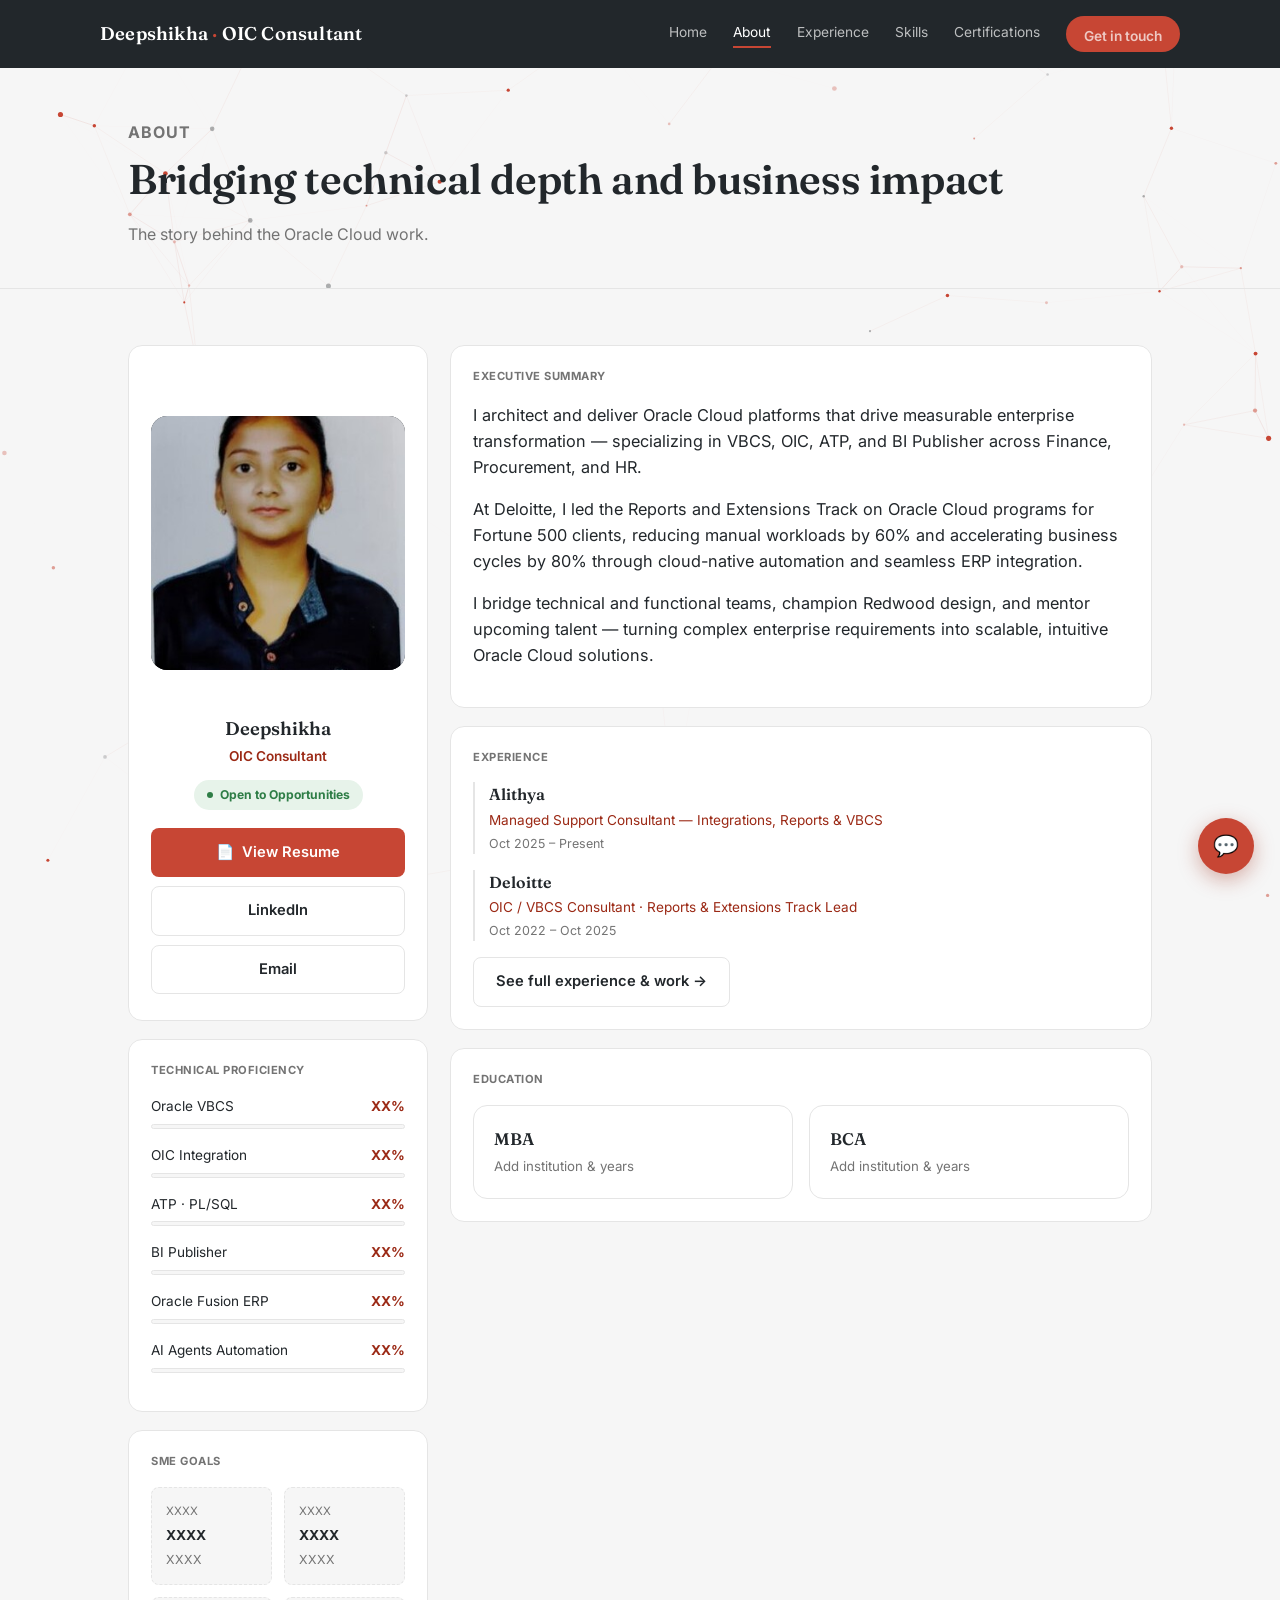
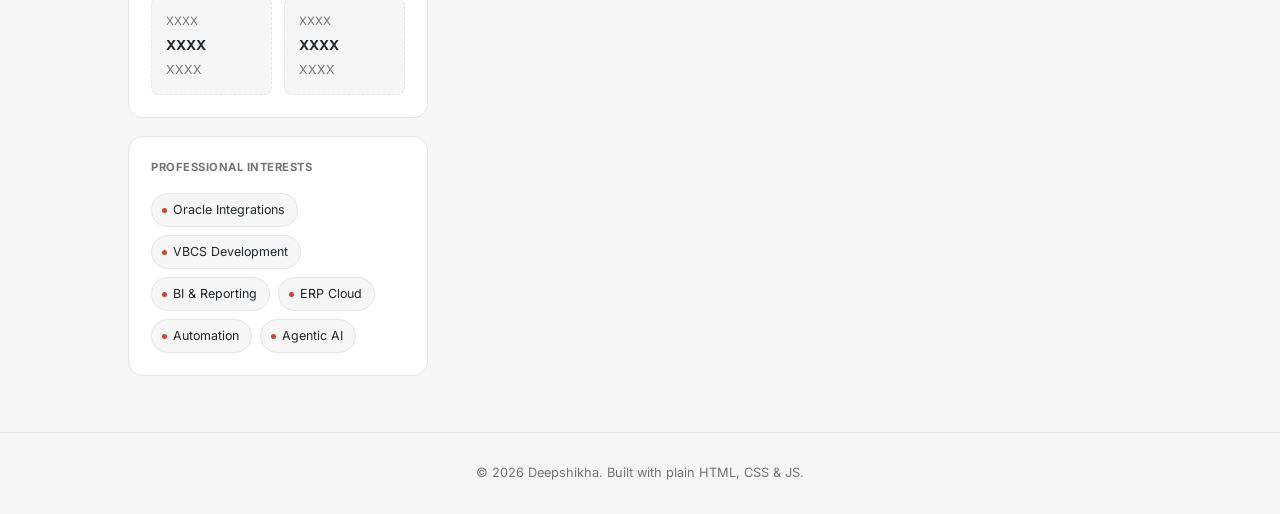
==== commit 25163cd8: "Update about.html" ====
--- a/about.html
+++ b/about.html
@@ -48,7 +48,11 @@
 
       <div class="about-side">
         <div class="profile-card">
-          <div class="avatar-circle">D</div>
+           <div class="profile-hero-photo">
+          <div class="photo-fallback">D</div>
+          <img src="photo.jpg" alt="Deepshikha" onerror="this.style.display='none';">
+        </div>
+         
           <h2 class="profile-name">Deepshikha</h2>
           <p class="profile-role">OIC Consultant</p>
           <div class="badge-pill"><span class="badge-dot"></span>Open to Opportunities</div>
--- a/style.css
+++ b/style.css
@@ -95,6 +95,52 @@
 .ledger-dots{ flex:1; border-bottom:1px dotted #C9C2B2; height:1px; margin-bottom:4px; }
 .ledger-val{ font-family:'Fraunces',serif; font-weight:600; font-size:1.05rem; color:var(--gold-deep); white-space:nowrap; }
 
+/* Home hero — profile card with photo */
+.profile-hero-card{
+  display:grid; grid-template-columns:1fr 360px; background:var(--paper);
+  border:1px solid var(--line); border-radius:20px; overflow:hidden; align-items:stretch;
+}
+@media (max-width:820px){ .profile-hero-card{ grid-template-columns:1fr; } }
+.profile-hero-text{ padding:44px; min-width:0; }
+.profile-hero-text h1{ font-size:clamp(2rem,4vw,2.8rem); font-weight:800; margin:0 0 6px; letter-spacing:-.5px; font-family:'Inter',sans-serif; }
+.profile-hero-role{ color:var(--gold); font-weight:700; font-size:1.05rem; margin:0 0 4px; }
+.profile-hero-loc{ color:var(--muted); font-size:.9rem; margin:0 0 16px; }
+.profile-hero-bio{ color:var(--text); font-size:.98rem; max-width:64ch; margin:18px 0 22px; }
+.profile-hero-text .skill-pill-row{ margin-bottom:26px; }
+.profile-hero-photo{
+  position:relative; align-self:start; width:100%; aspect-ratio:1/1;
+  margin:44px 44px 44px 0; border-radius:16px; overflow:hidden; background:var(--ink);
+}
+@media (max-width:820px){ .profile-hero-photo{ order:-1; margin:32px auto 0; width:100%; max-width:260px; } }
+.photo-fallback{ position:absolute; inset:0; display:flex; align-items:center; justify-content:center; font-family:'Fraunces',serif; font-size:5rem; font-weight:600; color:var(--gold); }
+.profile-hero-photo img{ position:relative; z-index:1; width:100%; height:100%; object-fit:cover; display:block; }
+
+/* Home — Oracle Cloud Journey stepper card */
+.journey-card{ background:var(--paper); border:1px solid var(--line); border-radius:20px; padding:32px 36px; }
+.journey-head{ display:flex; align-items:center; justify-content:space-between; gap:14px; margin-bottom:14px; flex-wrap:wrap; }
+.journey-head h2{ font-size:1.25rem; font-weight:700; margin:0; font-family:'Inter',sans-serif; }
+.journey-status{ display:inline-flex; align-items:center; gap:6px; background:var(--gold-light); color:var(--gold-deep); font-size:.76rem; font-weight:700; padding:6px 14px; border-radius:999px; white-space:nowrap; }
+.journey-text{ color:var(--muted); font-size:.96rem; max-width:90ch; margin:0 0 40px; }
+.journey-steps{ display:flex; align-items:flex-start; max-width:420px; }
+.journey-step{ position:relative; flex:1; display:flex; flex-direction:column; align-items:center; gap:12px; }
+.journey-step:not(:last-child)::after{ content:""; position:absolute; top:26px; left:50%; width:100%; height:2px; background:var(--line); z-index:0; }
+.journey-step.done:not(:last-child)::after{ background:var(--ink); }
+.journey-dot{ position:relative; z-index:1; width:52px; height:52px; border-radius:50%; background:var(--ink); color:#fff; display:flex; align-items:center; justify-content:center; font-size:1.1rem; font-weight:700; }
+.journey-step.current .journey-dot{ background:var(--gold); box-shadow:0 0 0 6px var(--gold-light); }
+.journey-label{ font-size:.85rem; font-weight:700; text-align:center; color:var(--text); margin:0; line-height:1.4; }
+.journey-now{ color:var(--gold-deep); font-size:.75rem; font-weight:700; }
+
+/* Home: skill pill row under the hero */
+.skill-pill-row{ display:flex; flex-wrap:wrap; gap:10px; }
+.skill-pill{
+  display:inline-flex; align-items:center; gap:8px;
+  background:var(--paper); border:1px solid var(--line); border-radius:999px;
+  padding:9px 16px; font-size:.85rem; font-weight:600; color:var(--text);
+  text-decoration:none; transition:border-color .15s, transform .15s;
+}
+.skill-pill span{ font-size:1rem; line-height:1; }
+.skill-pill:hover{ border-color:var(--gold-deep); color:var(--gold-deep); transform:translateY(-1px); }
+
 /* Home: quick-link cards to other pages */
 .quicklinks{ display:grid; grid-template-columns:repeat(auto-fit,minmax(220px,1fr)); gap:14px; margin-top:14px; }
 .qlink{ background:var(--paper); border:1px solid var(--line); border-radius:var(--radius); padding:20px 22px; text-decoration:none; color:var(--text); transition:border-color .15s, transform .15s; display:block; }
@@ -123,6 +169,15 @@
 
 .about-body{ max-width:70ch; font-size:1.02rem; color:var(--text); }
 .about-body p{ margin:0 0 16px; }
+
+/* Skills page — "In depth" 4-column card grid */
+.indepth-grid{ display:grid; grid-template-columns:repeat(2,1fr); gap:16px; align-items:start; }
+@media (max-width:560px){ .indepth-grid{ grid-template-columns:1fr; } }
+.indepth-card{ background:var(--paper); border:1px solid var(--line); border-left:4px solid var(--gold); border-radius:var(--radius); padding:22px 20px; min-width:0; }
+.indepth-card h3{ font-size:1rem; font-weight:600; margin:0 0 12px; }
+.indepth-card p{ font-size:.85rem; color:var(--text); margin:0 0 12px; line-height:1.55; }
+.indepth-card p:last-child{ margin-bottom:0; }
+.indepth-card p strong{ color:var(--gold-deep); }
 
 /* About page — two column profile layout */
 .about-grid{ display:grid; grid-template-columns:300px 1fr; gap:22px; align-items:start; }
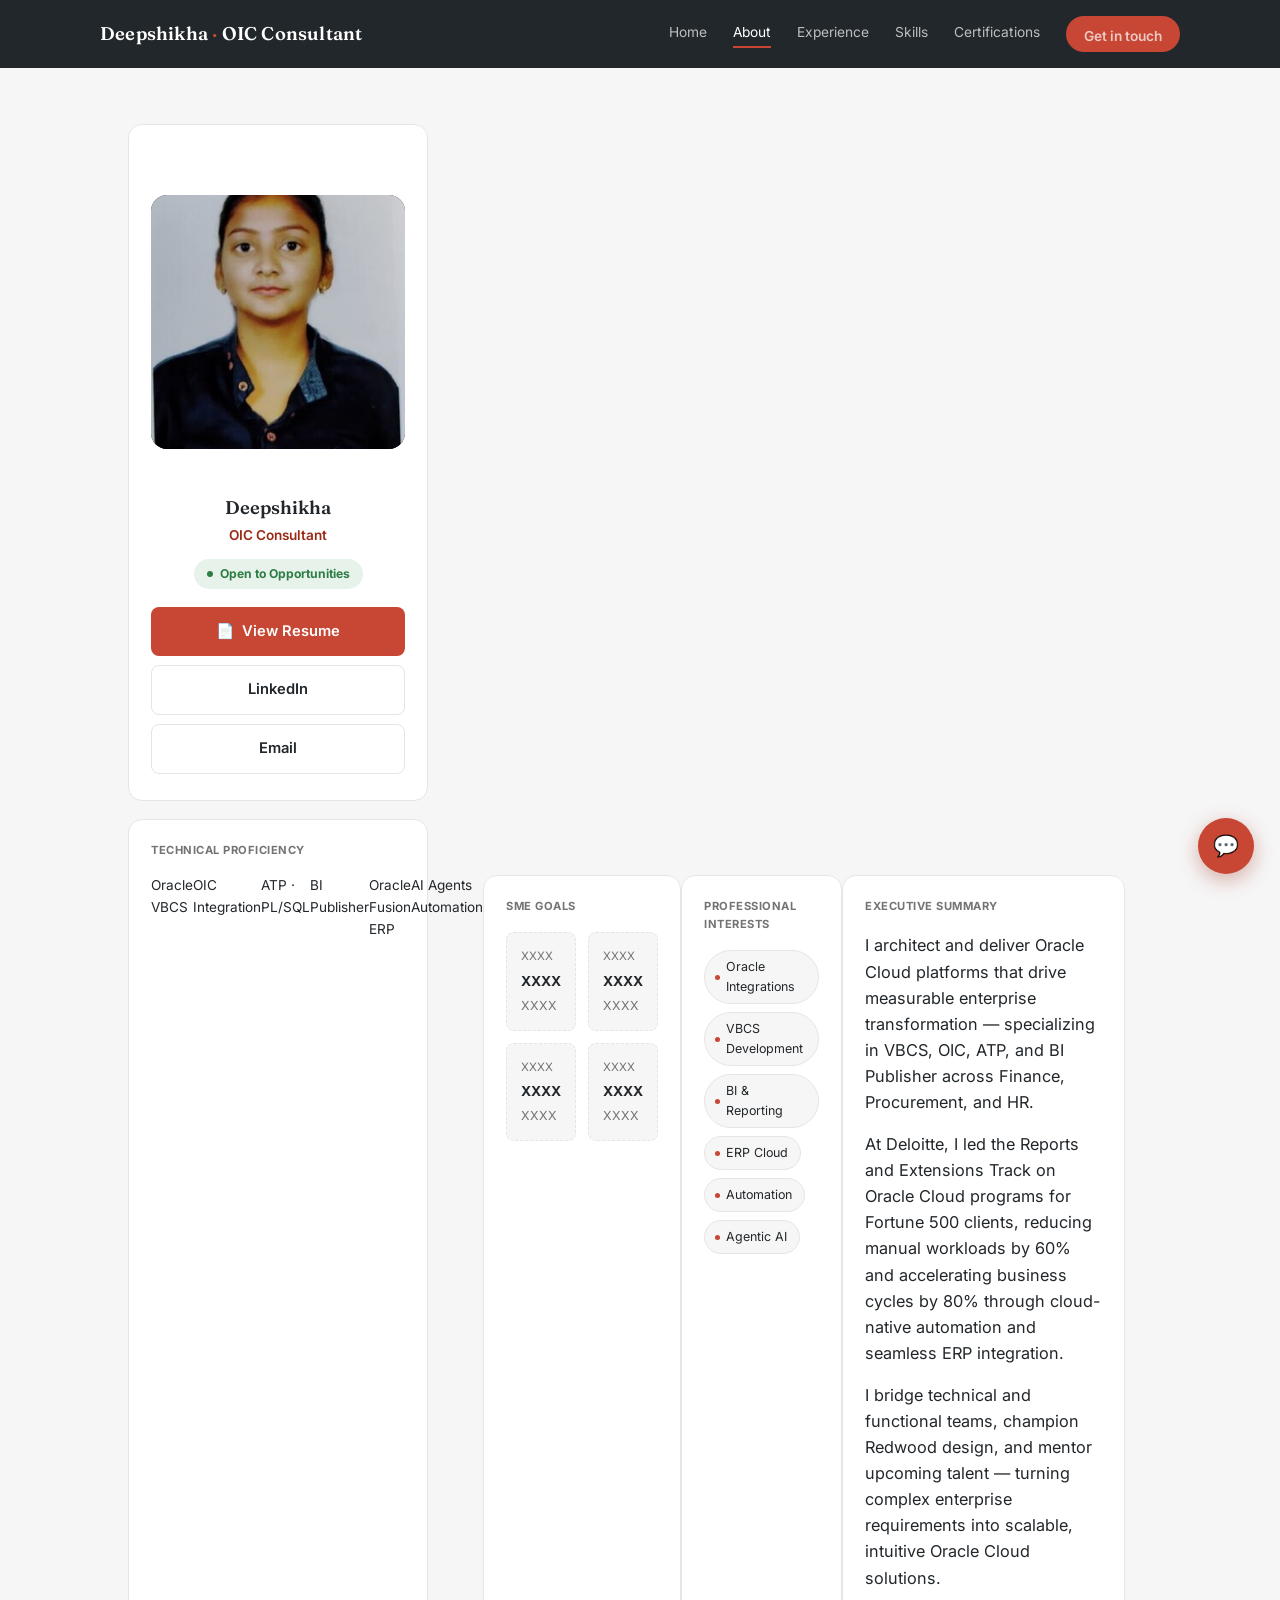
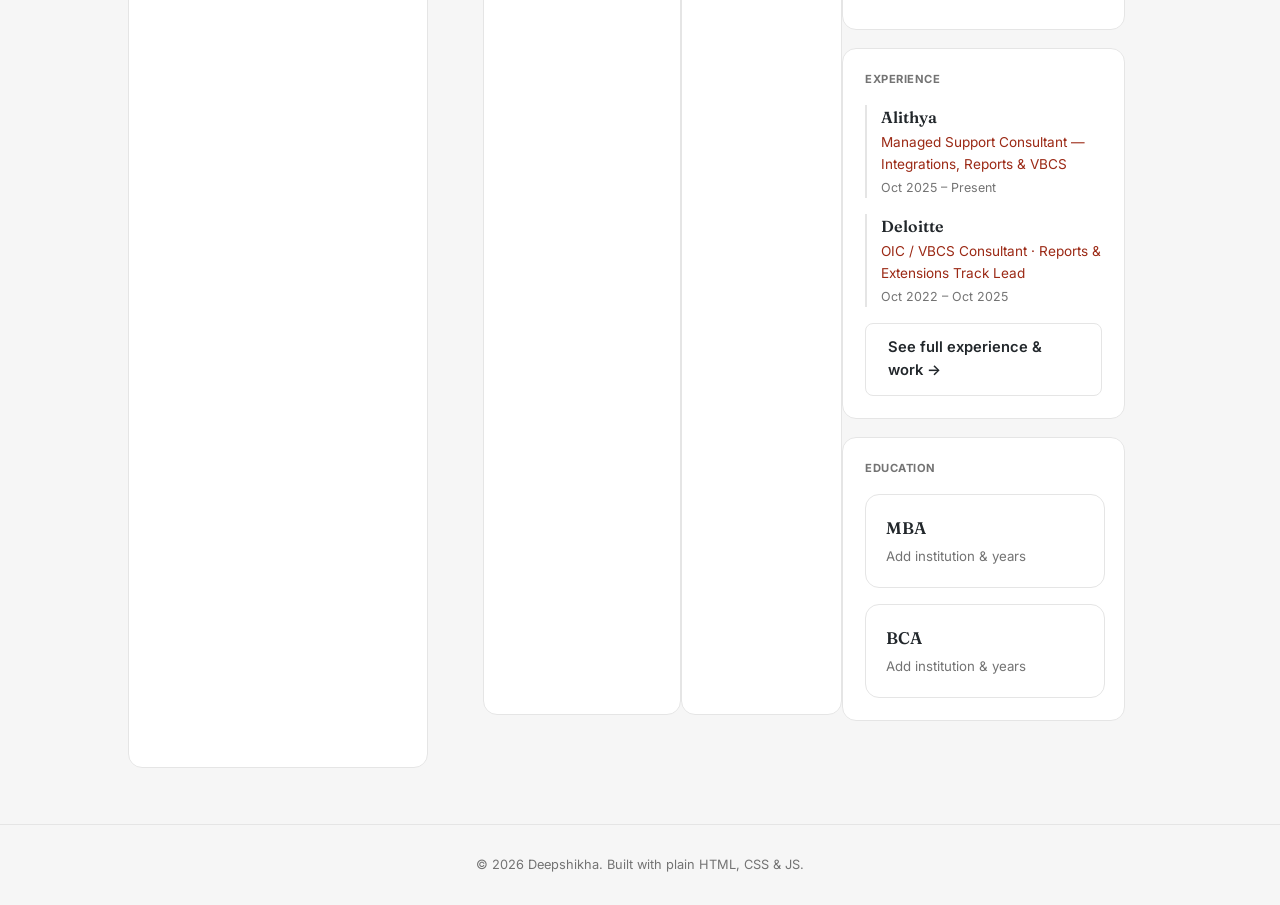
==== commit 740e2413: "Update about.html" ====
--- a/about.html
+++ b/about.html
@@ -35,14 +35,14 @@
 
 <main id="top">
 
-  <section class="page-hero">
+<!--  <section class="page-hero">
     <div class="wrap">
       <p class="kicker">About</p>
       <h1>Bridging technical depth and business impact</h1>
       <p>The story behind the Oracle Cloud work.</p>
     </div>
   </section>
-
+-->
   <section>
     <div class="wrap about-grid">
 
@@ -65,18 +65,17 @@
 
         <div class="side-card">
           <p class="side-card-title">Technical Proficiency</p>
-          <div class="prof-bar-row"><span class="prof-label">Oracle VBCS</span><span class="prof-pct">XX%</span></div>
-          <div class="prof-bar-track"><div class="prof-bar-fill" style="width:0%;"></div></div>
-          <div class="prof-bar-row"><span class="prof-label">OIC Integration</span><span class="prof-pct">XX%</span></div>
-          <div class="prof-bar-track"><div class="prof-bar-fill" style="width:0%;"></div></div>
-          <div class="prof-bar-row"><span class="prof-label">ATP · PL/SQL</span><span class="prof-pct">XX%</span></div>
-          <div class="prof-bar-track"><div class="prof-bar-fill" style="width:0%;"></div></div>
-          <div class="prof-bar-row"><span class="prof-label">BI Publisher</span><span class="prof-pct">XX%</span></div>
-          <div class="prof-bar-track"><div class="prof-bar-fill" style="width:0%;"></div></div>
-          <div class="prof-bar-row"><span class="prof-label">Oracle Fusion ERP</span><span class="prof-pct">XX%</span></div>
-          <div class="prof-bar-track"><div class="prof-bar-fill" style="width:0%;"></div></div>
-          <div class="prof-bar-row"><span class="prof-label">AI Agents Automation</span><span class="prof-pct">XX%</span></div>
-          <div class="prof-bar-track"><div class="prof-bar-fill" style="width:0%;"></div></div>
+          <div class="prof-bar-row"><span class="prof-label">Oracle VBCS</span>
+          <div class="prof-bar-row"><span class="prof-label">OIC Integration</span>
+        
+          <div class="prof-bar-row"><span class="prof-label">ATP · PL/SQL</span>
+        
+          <div class="prof-bar-row"><span class="prof-label">BI Publisher</span>
+         
+          <div class="prof-bar-row"><span class="prof-label">Oracle Fusion ERP</span>
+         
+          <div class="prof-bar-row"><span class="prof-label">AI Agents Automation</span>
+        
         </div>
 
         <div class="side-card">
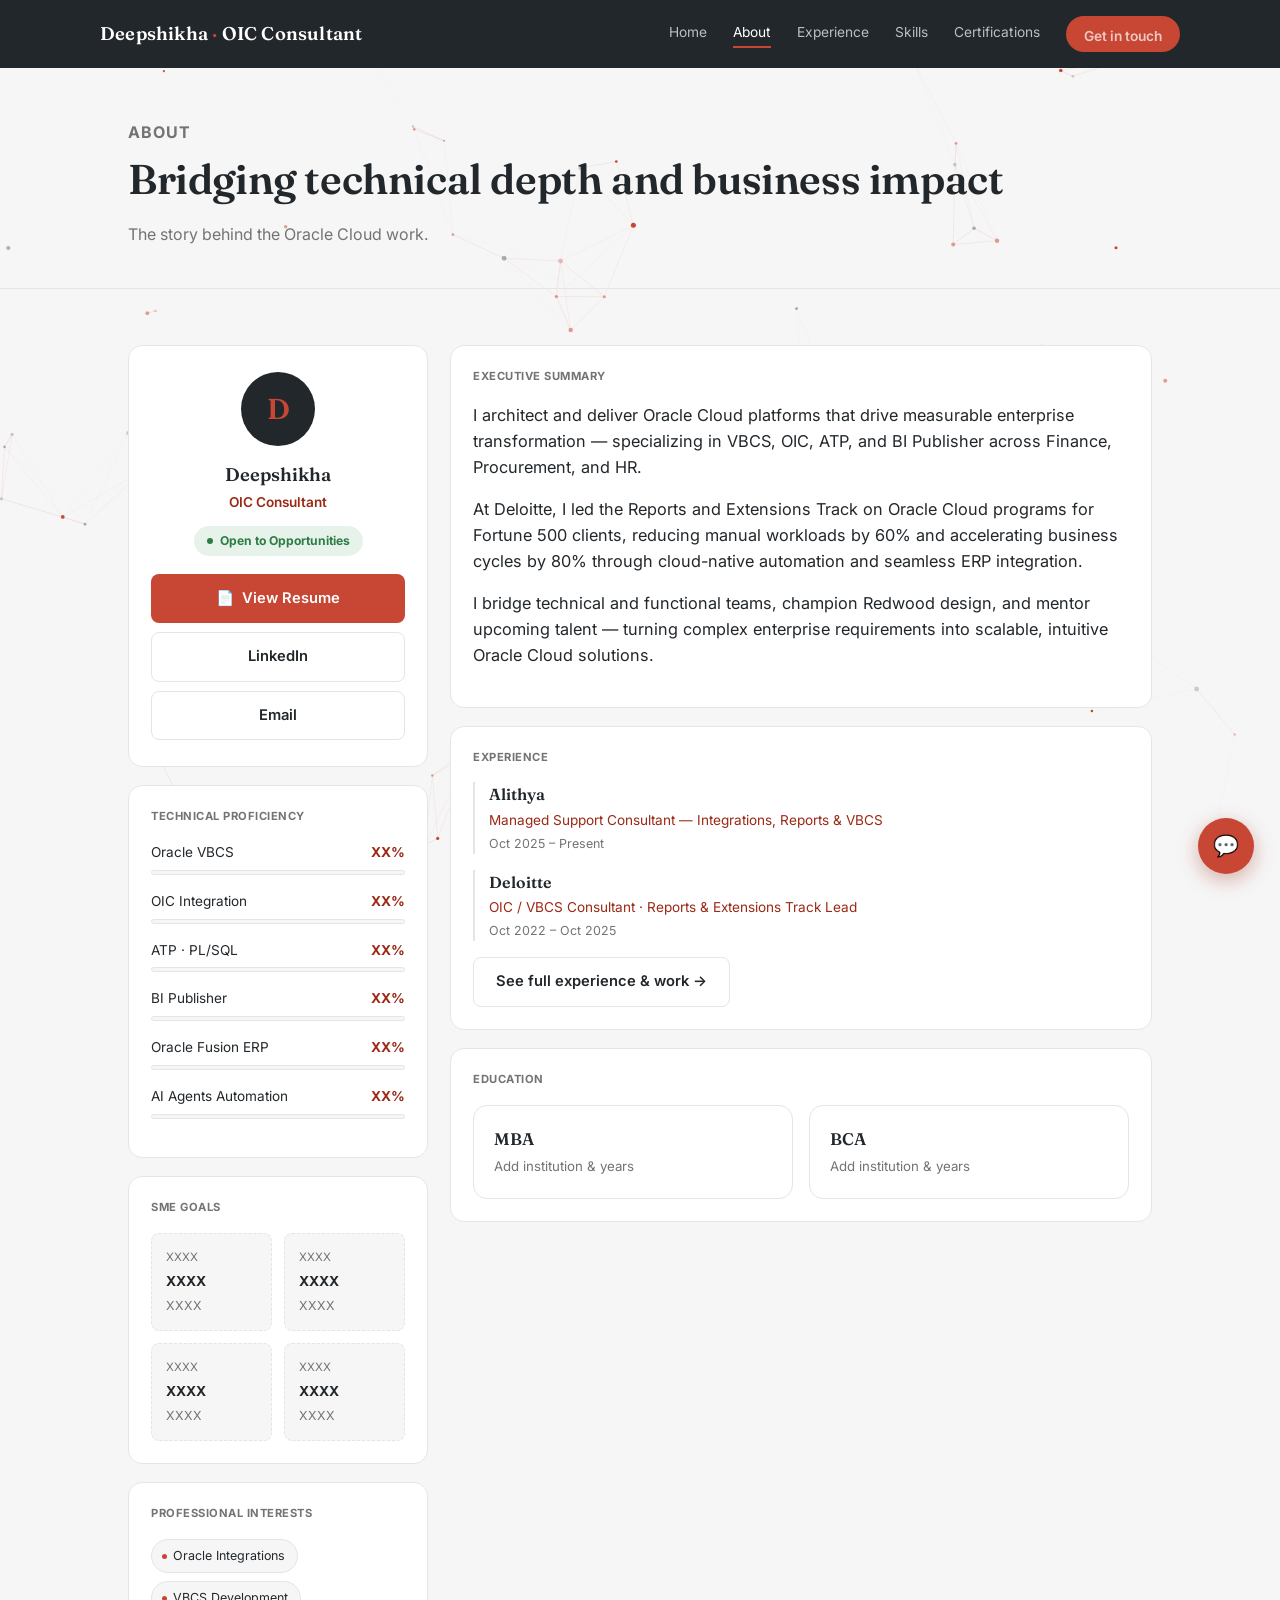
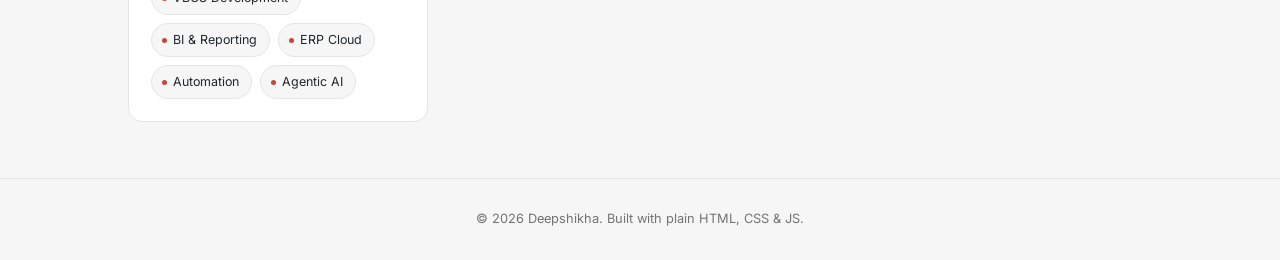
==== commit 80938fc2: "Add files via upload" ====
--- a/about.html
+++ b/about.html
@@ -35,24 +35,20 @@
 
 <main id="top">
 
-<!--  <section class="page-hero">
+  <section class="page-hero">
     <div class="wrap">
       <p class="kicker">About</p>
       <h1>Bridging technical depth and business impact</h1>
       <p>The story behind the Oracle Cloud work.</p>
     </div>
   </section>
--->
+
   <section>
     <div class="wrap about-grid">
 
       <div class="about-side">
         <div class="profile-card">
-           <div class="profile-hero-photo">
-          <div class="photo-fallback">D</div>
-          <img src="photo.jpg" alt="Deepshikha" onerror="this.style.display='none';">
-        </div>
-         
+          <div class="avatar-circle">D</div>
           <h2 class="profile-name">Deepshikha</h2>
           <p class="profile-role">OIC Consultant</p>
           <div class="badge-pill"><span class="badge-dot"></span>Open to Opportunities</div>
@@ -65,17 +61,18 @@
 
         <div class="side-card">
           <p class="side-card-title">Technical Proficiency</p>
-          <div class="prof-bar-row"><span class="prof-label">Oracle VBCS</span>
-          <div class="prof-bar-row"><span class="prof-label">OIC Integration</span>
-        
-          <div class="prof-bar-row"><span class="prof-label">ATP · PL/SQL</span>
-        
-          <div class="prof-bar-row"><span class="prof-label">BI Publisher</span>
-         
-          <div class="prof-bar-row"><span class="prof-label">Oracle Fusion ERP</span>
-         
-          <div class="prof-bar-row"><span class="prof-label">AI Agents Automation</span>
-        
+          <div class="prof-bar-row"><span class="prof-label">Oracle VBCS</span><span class="prof-pct">XX%</span></div>
+          <div class="prof-bar-track"><div class="prof-bar-fill" style="width:0%;"></div></div>
+          <div class="prof-bar-row"><span class="prof-label">OIC Integration</span><span class="prof-pct">XX%</span></div>
+          <div class="prof-bar-track"><div class="prof-bar-fill" style="width:0%;"></div></div>
+          <div class="prof-bar-row"><span class="prof-label">ATP · PL/SQL</span><span class="prof-pct">XX%</span></div>
+          <div class="prof-bar-track"><div class="prof-bar-fill" style="width:0%;"></div></div>
+          <div class="prof-bar-row"><span class="prof-label">BI Publisher</span><span class="prof-pct">XX%</span></div>
+          <div class="prof-bar-track"><div class="prof-bar-fill" style="width:0%;"></div></div>
+          <div class="prof-bar-row"><span class="prof-label">Oracle Fusion ERP</span><span class="prof-pct">XX%</span></div>
+          <div class="prof-bar-track"><div class="prof-bar-fill" style="width:0%;"></div></div>
+          <div class="prof-bar-row"><span class="prof-label">AI Agents Automation</span><span class="prof-pct">XX%</span></div>
+          <div class="prof-bar-track"><div class="prof-bar-fill" style="width:0%;"></div></div>
         </div>
 
         <div class="side-card">
--- a/style.css
+++ b/style.css
@@ -107,11 +107,8 @@
 .profile-hero-loc{ color:var(--muted); font-size:.9rem; margin:0 0 16px; }
 .profile-hero-bio{ color:var(--text); font-size:.98rem; max-width:64ch; margin:18px 0 22px; }
 .profile-hero-text .skill-pill-row{ margin-bottom:26px; }
-.profile-hero-photo{
-  position:relative; align-self:start; width:100%; aspect-ratio:1/1;
-  margin:44px 44px 44px 0; border-radius:16px; overflow:hidden; background:var(--ink);
-}
-@media (max-width:820px){ .profile-hero-photo{ order:-1; margin:32px auto 0; width:100%; max-width:260px; } }
+.profile-hero-photo{ position:relative; min-height:320px; background:var(--ink); }
+@media (max-width:820px){ .profile-hero-photo{ order:-1; min-height:260px; } }
 .photo-fallback{ position:absolute; inset:0; display:flex; align-items:center; justify-content:center; font-family:'Fraunces',serif; font-size:5rem; font-weight:600; color:var(--gold); }
 .profile-hero-photo img{ position:relative; z-index:1; width:100%; height:100%; object-fit:cover; display:block; }
 
